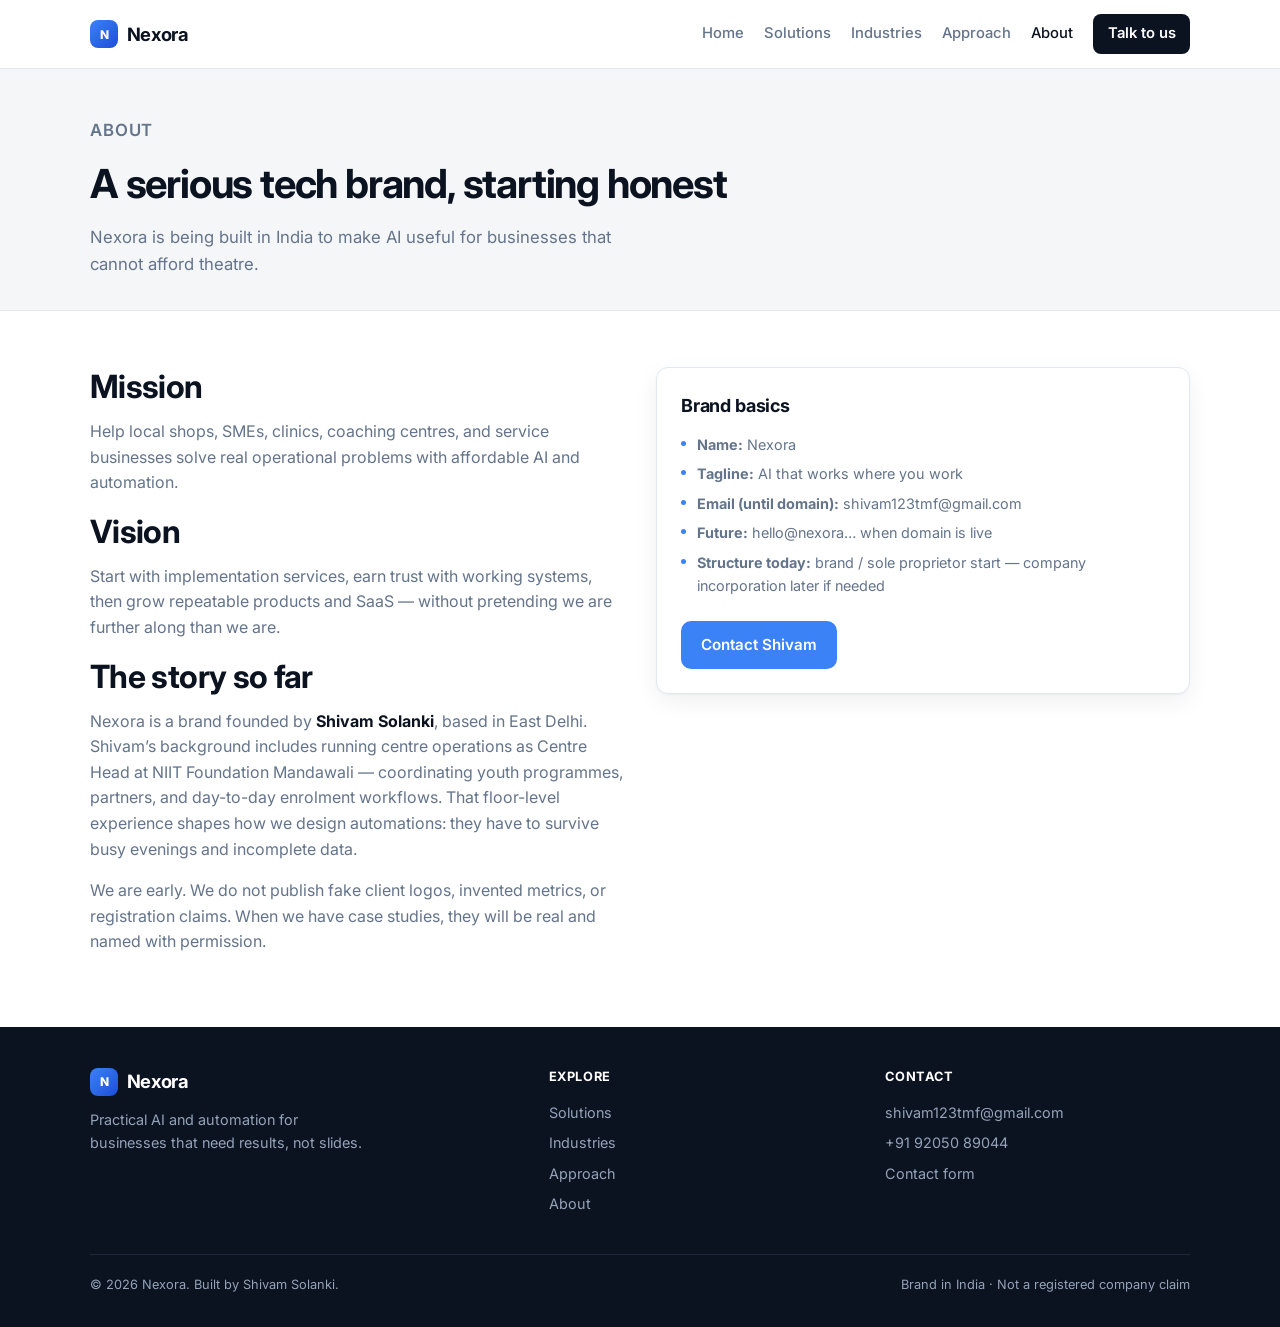
==== about.html @ 01cdccb6 "Nexora static marketing site" ====
<!DOCTYPE html>
<html lang="en">
<head>
  <meta charset="utf-8">
  <meta name="viewport" content="width=device-width, initial-scale=1">
  <title>About Us — Nexora</title>
  <meta name="description" content="Nexora is a practical AI brand founded by Shivam Solanki in East Delhi — building automation for real businesses, without hype.">
  <meta name="theme-color" content="#0B1220">
  <link rel="icon" href="favicon.svg" type="image/svg+xml">
  <link rel="preconnect" href="https://fonts.googleapis.com">
  <link rel="preconnect" href="https://fonts.gstatic.com" crossorigin>
  <link href="https://fonts.googleapis.com/css2?family=Inter:wght@400;500;600;700&display=swap" rel="stylesheet">
  <link rel="stylesheet" href="css/styles.css">
</head>
<body>
  <a class="skip-link" href="#main">Skip to content</a>
  <header class="site-header">
    <div class="container nav">
      <a class="logo" href="index.html"><span class="logo-mark" aria-hidden="true">N</span> Nexora</a>
      <button class="nav-toggle" type="button" aria-expanded="false" aria-controls="nav-menu">Menu</button>
      <nav id="nav-menu" class="nav-links" aria-label="Primary">
        <a href="index.html">Home</a>
        <a href="solutions.html">Solutions</a>
        <a href="industries.html">Industries</a>
        <a href="approach.html">Approach</a>
        <a href="about.html" aria-current="page">About</a>
        <a class="nav-cta" href="contact.html">Talk to us</a>
      </nav>
    </div>
  </header>

  <main id="main">
    <header class="page-header">
      <div class="container">
        <p class="section-label">About</p>
        <h1>A serious tech brand, starting honest</h1>
        <p>Nexora is being built in India to make AI useful for businesses that cannot afford theatre.</p>
      </div>
    </header>

    <section>
      <div class="container split">
        <div class="prose content-block">
          <h2>Mission</h2>
          <p>Help local shops, SMEs, clinics, coaching centres, and service businesses solve real operational problems with affordable AI and automation.</p>
          <h2>Vision</h2>
          <p>Start with implementation services, earn trust with working systems, then grow repeatable products and SaaS — without pretending we are further along than we are.</p>
          <h2>The story so far</h2>
          <p>Nexora is a brand founded by <strong>Shivam Solanki</strong>, based in East Delhi. Shivam’s background includes running centre operations as Centre Head at NIIT Foundation Mandawali — coordinating youth programmes, partners, and day-to-day enrolment workflows. That floor-level experience shapes how we design automations: they have to survive busy evenings and incomplete data.</p>
          <p>We are early. We do not publish fake client logos, invented metrics, or registration claims. When we have case studies, they will be real and named with permission.</p>
        </div>
        <aside class="card">
          <h3>Brand basics</h3>
          <ul class="card-list">
            <li><strong>Name:</strong> Nexora</li>
            <li><strong>Tagline:</strong> AI that works where you work</li>
            <li><strong>Email (until domain):</strong> shivam123tmf@gmail.com</li>
            <li><strong>Future:</strong> hello@nexora… when domain is live</li>
            <li><strong>Structure today:</strong> brand / sole proprietor start — company incorporation later if needed</li>
          </ul>
          <div class="btn-row">
            <a class="btn btn-primary" href="contact.html">Contact Shivam</a>
          </div>
        </aside>
      </div>
    </section>
  </main>

  <footer class="site-footer">
    <div class="container">
      <div class="footer-grid">
        <div class="footer-brand">
          <a class="logo" href="index.html"><span class="logo-mark" aria-hidden="true">N</span> Nexora</a>
          <p>Practical AI and automation for businesses that need results, not slides.</p>
        </div>
        <div class="footer-col">
          <h4>Explore</h4>
          <a href="solutions.html">Solutions</a>
          <a href="industries.html">Industries</a>
          <a href="approach.html">Approach</a>
          <a href="about.html">About</a>
        </div>
        <div class="footer-col">
          <h4>Contact</h4>
          <a href="mailto:shivam123tmf@gmail.com">shivam123tmf@gmail.com</a>
          <a href="tel:+919205089044">+91 92050 89044</a>
          <a href="contact.html">Contact form</a>
        </div>
      </div>
      <div class="footer-bottom">
        <span>© <span id="y"></span> Nexora. Built by Shivam Solanki.</span>
        <span>Brand in India · Not a registered company claim</span>
      </div>
    </div>
  </footer>
  <script>document.getElementById("y").textContent = new Date().getFullYear();</script>
  <script src="js/main.js"></script>
</body>
</html>
---- css/styles.css ----
/* Nexora — Practical AI for businesses */
:root {
  --ink: #0B1220;
  --ink-soft: #151D2E;
  --accent: #3B82F6;
  --accent-hover: #2563EB;
  --accent-muted: rgba(59, 130, 246, 0.12);
  --bg: #F4F6F8;
  --white: #FFFFFF;
  --muted: #64748B;
  --border: #E2E8F0;
  --text: #0B1220;
  --radius: 12px;
  --shadow: 0 1px 2px rgba(11, 18, 32, 0.04), 0 8px 24px rgba(11, 18, 32, 0.06);
  --max: 1100px;
  --font: Inter, system-ui, -apple-system, BlinkMacSystemFont, "Segoe UI", Roboto, sans-serif;
}

*, *::before, *::after { box-sizing: border-box; margin: 0; padding: 0; }

html { scroll-behavior: smooth; }

body {
  font-family: var(--font);
  color: var(--text);
  background: var(--white);
  line-height: 1.6;
  font-size: 16px;
  -webkit-font-smoothing: antialiased;
}

img { max-width: 100%; display: block; }
a { color: var(--accent); text-decoration: none; }
a:hover { text-decoration: underline; }
ul { list-style: none; }

.container {
  width: min(100% - 2rem, var(--max));
  margin-inline: auto;
}

/* Skip link */
.skip-link {
  position: absolute;
  left: -999px;
  top: 0;
  background: var(--ink);
  color: var(--white);
  padding: 0.75rem 1rem;
  z-index: 1000;
}
.skip-link:focus { left: 1rem; top: 1rem; }

/* Header */
.site-header {
  position: sticky;
  top: 0;
  z-index: 100;
  background: rgba(255, 255, 255, 0.92);
  backdrop-filter: blur(10px);
  border-bottom: 1px solid var(--border);
}

.nav {
  display: flex;
  align-items: center;
  justify-content: space-between;
  padding: 0.9rem 0;
  gap: 1rem;
}

.logo {
  display: inline-flex;
  align-items: center;
  gap: 0.55rem;
  font-weight: 700;
  font-size: 1.15rem;
  color: var(--ink);
  text-decoration: none;
  letter-spacing: -0.02em;
}
.logo:hover { text-decoration: none; color: var(--ink); }

.logo-mark {
  width: 28px;
  height: 28px;
  border-radius: 8px;
  background: linear-gradient(135deg, var(--accent), #1D4ED8);
  display: grid;
  place-items: center;
  color: white;
  font-size: 0.75rem;
  font-weight: 800;
}

.nav-links {
  display: flex;
  align-items: center;
  gap: 0.25rem 1.25rem;
  flex-wrap: wrap;
}

.nav-links a {
  color: var(--muted);
  font-size: 0.925rem;
  font-weight: 500;
  text-decoration: none;
  padding: 0.35rem 0;
}
.nav-links a:hover,
.nav-links a[aria-current="page"] {
  color: var(--ink);
  text-decoration: none;
}

.nav-cta {
  display: inline-flex;
  align-items: center;
  background: var(--ink) !important;
  color: var(--white) !important;
  padding: 0.5rem 0.9rem !important;
  border-radius: 8px;
  font-weight: 600 !important;
}
.nav-cta:hover {
  background: var(--ink-soft) !important;
  text-decoration: none !important;
}

.nav-toggle {
  display: none;
  background: transparent;
  border: 1px solid var(--border);
  border-radius: 8px;
  padding: 0.45rem 0.6rem;
  cursor: pointer;
  color: var(--ink);
  font-size: 0.85rem;
  font-weight: 600;
}

/* Buttons */
.btn {
  display: inline-flex;
  align-items: center;
  justify-content: center;
  gap: 0.4rem;
  padding: 0.75rem 1.25rem;
  border-radius: 10px;
  font-weight: 600;
  font-size: 0.95rem;
  border: none;
  cursor: pointer;
  text-decoration: none;
  transition: background 0.15s, color 0.15s, border-color 0.15s;
}
.btn:hover { text-decoration: none; }

.btn-primary {
  background: var(--accent);
  color: var(--white);
}
.btn-primary:hover { background: var(--accent-hover); color: var(--white); }

.btn-secondary {
  background: var(--white);
  color: var(--ink);
  border: 1px solid var(--border);
}
.btn-secondary:hover {
  border-color: var(--muted);
  color: var(--ink);
}

.btn-ghost {
  background: transparent;
  color: var(--accent);
  padding-left: 0.25rem;
  padding-right: 0.25rem;
}
.btn-ghost:hover { color: var(--accent-hover); }

.btn-row {
  display: flex;
  flex-wrap: wrap;
  gap: 0.75rem;
  margin-top: 1.5rem;
}

/* Hero */
.hero {
  padding: 4rem 0 3.5rem;
  background:
    radial-gradient(ellipse 80% 60% at 80% -10%, rgba(59, 130, 246, 0.14), transparent),
    radial-gradient(ellipse 50% 40% at 10% 100%, rgba(59, 130, 246, 0.06), transparent),
    var(--bg);
  border-bottom: 1px solid var(--border);
}

.eyebrow {
  display: inline-block;
  font-size: 0.8rem;
  font-weight: 600;
  letter-spacing: 0.04em;
  text-transform: uppercase;
  color: var(--accent);
  background: var(--accent-muted);
  padding: 0.3rem 0.65rem;
  border-radius: 999px;
  margin-bottom: 1rem;
}

.hero h1 {
  font-size: clamp(2rem, 5vw, 3rem);
  line-height: 1.15;
  letter-spacing: -0.03em;
  max-width: 16ch;
  margin-bottom: 1rem;
}

.hero-lead {
  font-size: 1.125rem;
  color: var(--muted);
  max-width: 42ch;
}

.hero-note {
  margin-top: 1.25rem;
  font-size: 0.875rem;
  color: var(--muted);
}

/* Sections */
section { padding: 3.5rem 0; }

.section-label {
  font-size: 0.8rem;
  font-weight: 600;
  letter-spacing: 0.05em;
  text-transform: uppercase;
  color: var(--accent);
  margin-bottom: 0.5rem;
}

h2 {
  font-size: clamp(1.5rem, 3vw, 2rem);
  letter-spacing: -0.02em;
  line-height: 1.25;
  margin-bottom: 0.75rem;
}

h3 {
  font-size: 1.125rem;
  letter-spacing: -0.01em;
  margin-bottom: 0.5rem;
}

.lead {
  color: var(--muted);
  max-width: 56ch;
  margin-bottom: 2rem;
}

.bg-soft { background: var(--bg); }
.border-top { border-top: 1px solid var(--border); }
.border-bottom { border-bottom: 1px solid var(--border); }

/* Cards */
.card-grid {
  display: grid;
  grid-template-columns: repeat(3, 1fr);
  gap: 1.25rem;
}

.card {
  background: var(--white);
  border: 1px solid var(--border);
  border-radius: var(--radius);
  padding: 1.5rem;
  box-shadow: var(--shadow);
}

.card-icon {
  width: 40px;
  height: 40px;
  border-radius: 10px;
  background: var(--accent-muted);
  color: var(--accent);
  display: grid;
  place-items: center;
  font-weight: 700;
  font-size: 0.9rem;
  margin-bottom: 1rem;
}

.card p { color: var(--muted); font-size: 0.95rem; }

.card-list {
  margin-top: 0.75rem;
  display: flex;
  flex-direction: column;
  gap: 0.4rem;
}
.card-list li {
  color: var(--muted);
  font-size: 0.9rem;
  padding-left: 1rem;
  position: relative;
}
.card-list li::before {
  content: "";
  position: absolute;
  left: 0;
  top: 0.55em;
  width: 5px;
  height: 5px;
  border-radius: 50%;
  background: var(--accent);
}

/* Steps */
.steps {
  display: grid;
  grid-template-columns: repeat(4, 1fr);
  gap: 1rem;
  counter-reset: step;
}

.step {
  background: var(--white);
  border: 1px solid var(--border);
  border-radius: var(--radius);
  padding: 1.35rem;
  position: relative;
}
.step::before {
  counter-increment: step;
  content: "0" counter(step);
  display: block;
  font-size: 0.75rem;
  font-weight: 700;
  color: var(--accent);
  letter-spacing: 0.05em;
  margin-bottom: 0.75rem;
}
.step p { color: var(--muted); font-size: 0.9rem; }

/* Industry chips / grid */
.industry-grid {
  display: grid;
  grid-template-columns: repeat(2, 1fr);
  gap: 1.25rem;
}

.industry {
  display: flex;
  gap: 1rem;
  align-items: flex-start;
  background: var(--white);
  border: 1px solid var(--border);
  border-radius: var(--radius);
  padding: 1.35rem;
}
.industry-badge {
  flex-shrink: 0;
  width: 44px;
  height: 44px;
  border-radius: 10px;
  background: var(--ink);
  color: var(--white);
  display: grid;
  place-items: center;
  font-size: 0.75rem;
  font-weight: 700;
}
.industry p { color: var(--muted); font-size: 0.925rem; }

/* CTA band */
.cta-band {
  background: var(--ink);
  color: var(--white);
  border-radius: 16px;
  padding: 2.5rem 2rem;
  text-align: center;
}
.cta-band h2 { color: var(--white); margin-bottom: 0.5rem; }
.cta-band p { color: #94A3B8; max-width: 40ch; margin: 0 auto 1.5rem; }
.cta-band .btn-primary { background: var(--accent); }
.cta-band .btn-secondary {
  background: transparent;
  color: var(--white);
  border-color: #334155;
}
.cta-band .btn-secondary:hover { border-color: #94A3B8; color: var(--white); }
.cta-band .btn-row { justify-content: center; }

/* Page header */
.page-header {
  padding: 3rem 0 2rem;
  background: var(--bg);
  border-bottom: 1px solid var(--border);
}
.page-header h1 {
  font-size: clamp(1.75rem, 4vw, 2.5rem);
  letter-spacing: -0.03em;
  margin-bottom: 0.5rem;
}
.page-header p {
  color: var(--muted);
  max-width: 50ch;
  font-size: 1.05rem;
}

/* Content blocks */
.content-block { max-width: 65ch; }
.content-block + .content-block { margin-top: 2rem; }
.content-block p { color: var(--muted); margin-bottom: 1rem; }
.content-block strong { color: var(--ink); }

.split {
  display: grid;
  grid-template-columns: 1fr 1fr;
  gap: 2rem;
  align-items: start;
}

.prose p { color: var(--muted); margin-bottom: 1rem; }
.prose ul {
  list-style: disc;
  padding-left: 1.25rem;
  margin-bottom: 1rem;
  color: var(--muted);
}
.prose li { margin-bottom: 0.35rem; }

/* Contact */
.contact-grid {
  display: grid;
  grid-template-columns: 1.2fr 0.8fr;
  gap: 2rem;
}

.contact-card {
  background: var(--bg);
  border: 1px solid var(--border);
  border-radius: var(--radius);
  padding: 1.5rem;
}
.contact-card h3 { margin-bottom: 0.75rem; }
.contact-card p,
.contact-card a {
  color: var(--muted);
  font-size: 0.95rem;
}
.contact-card a { color: var(--accent); }
.contact-meta {
  display: flex;
  flex-direction: column;
  gap: 1rem;
  margin-top: 1rem;
}
.contact-meta dt {
  font-size: 0.75rem;
  font-weight: 600;
  text-transform: uppercase;
  letter-spacing: 0.04em;
  color: var(--muted);
}
.contact-meta dd {
  font-weight: 500;
  color: var(--ink);
  margin-top: 0.15rem;
}
.contact-meta dd a {
  color: var(--ink);
  text-decoration: none;
}
.contact-meta dd a:hover { color: var(--accent); }

.form {
  display: flex;
  flex-direction: column;
  gap: 1rem;
}
.form label {
  display: flex;
  flex-direction: column;
  gap: 0.35rem;
  font-size: 0.875rem;
  font-weight: 600;
  color: var(--ink);
}
.form input,
.form select,
.form textarea {
  font: inherit;
  padding: 0.7rem 0.85rem;
  border: 1px solid var(--border);
  border-radius: 8px;
  background: var(--white);
  color: var(--ink);
}
.form input:focus,
.form select:focus,
.form textarea:focus {
  outline: 2px solid var(--accent-muted);
  border-color: var(--accent);
}
.form textarea { min-height: 120px; resize: vertical; }
.form-hint {
  font-size: 0.8rem;
  font-weight: 400;
  color: var(--muted);
}
.form-actions {
  display: flex;
  flex-wrap: wrap;
  gap: 0.75rem;
  align-items: center;
}

.notice {
  background: var(--accent-muted);
  border: 1px solid rgba(59, 130, 246, 0.25);
  border-radius: 10px;
  padding: 0.9rem 1rem;
  font-size: 0.875rem;
  color: var(--ink-soft);
  margin-bottom: 1.25rem;
}

/* Footer */
.site-footer {
  background: var(--ink);
  color: #94A3B8;
  padding: 2.5rem 0 2rem;
  margin-top: 0;
}
.footer-grid {
  display: grid;
  grid-template-columns: 1.4fr 1fr 1fr;
  gap: 2rem;
  margin-bottom: 2rem;
}
.footer-brand .logo { color: var(--white); margin-bottom: 0.75rem; }
.footer-brand p { font-size: 0.9rem; max-width: 32ch; }
.footer-col h4 {
  color: var(--white);
  font-size: 0.8rem;
  text-transform: uppercase;
  letter-spacing: 0.05em;
  margin-bottom: 0.85rem;
}
.footer-col a {
  display: block;
  color: #94A3B8;
  font-size: 0.9rem;
  margin-bottom: 0.45rem;
  text-decoration: none;
}
.footer-col a:hover { color: var(--white); }
.footer-bottom {
  border-top: 1px solid #1E293B;
  padding-top: 1.25rem;
  font-size: 0.8rem;
  display: flex;
  flex-wrap: wrap;
  gap: 0.5rem 1.5rem;
  justify-content: space-between;
}

/* Responsive */
@media (max-width: 900px) {
  .card-grid { grid-template-columns: 1fr; }
  .steps { grid-template-columns: 1fr 1fr; }
  .split,
  .contact-grid,
  .footer-grid { grid-template-columns: 1fr; }
  .industry-grid { grid-template-columns: 1fr; }
}

@media (max-width: 720px) {
  .nav-toggle { display: inline-flex; }
  .nav-links {
    display: none;
    position: absolute;
    top: 100%;
    left: 0;
    right: 0;
    background: var(--white);
    border-bottom: 1px solid var(--border);
    flex-direction: column;
    align-items: stretch;
    padding: 0.75rem 1rem 1rem;
    gap: 0;
  }
  .nav-links.is-open { display: flex; }
  .nav-links a {
    padding: 0.75rem 0.25rem;
    border-bottom: 1px solid var(--border);
  }
  .nav-links .nav-cta {
    margin-top: 0.75rem;
    justify-content: center;
    border-bottom: none !important;
  }
  .steps { grid-template-columns: 1fr; }
  .hero { padding: 2.75rem 0 2.5rem; }
  section { padding: 2.75rem 0; }
}

@media (prefers-reduced-motion: reduce) {
  html { scroll-behavior: auto; }
  * { transition: none !important; }
}
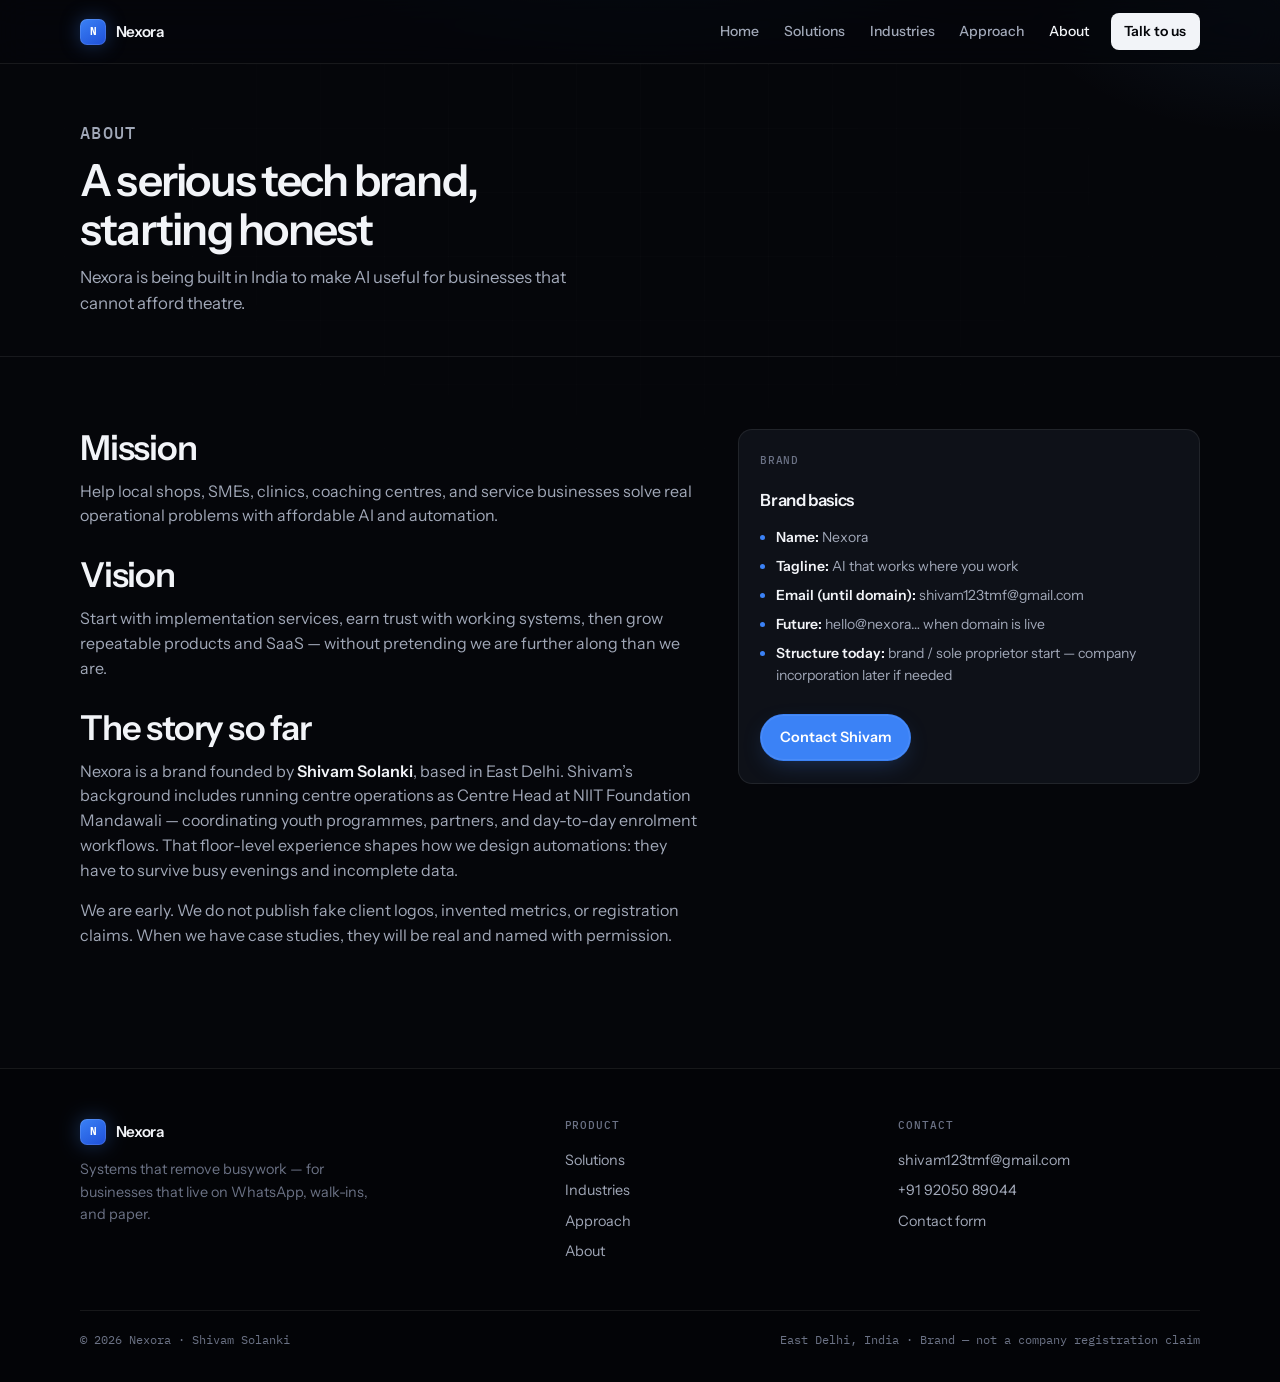
==== commit b4d2a7f8: "Redesign: dark product UI (Linear/Vercel craft)" ====
--- a/about.html
+++ b/about.html
@@ -5,17 +5,17 @@
   <meta name="viewport" content="width=device-width, initial-scale=1">
   <title>About Us — Nexora</title>
   <meta name="description" content="Nexora is a practical AI brand founded by Shivam Solanki in East Delhi — building automation for real businesses, without hype.">
-  <meta name="theme-color" content="#0B1220">
+  <meta name="theme-color" content="#05060A">
   <link rel="icon" href="favicon.svg" type="image/svg+xml">
   <link rel="preconnect" href="https://fonts.googleapis.com">
   <link rel="preconnect" href="https://fonts.gstatic.com" crossorigin>
-  <link href="https://fonts.googleapis.com/css2?family=Inter:wght@400;500;600;700&display=swap" rel="stylesheet">
+  <link href="https://fonts.googleapis.com/css2?family=IBM+Plex+Mono:wght@400;500&family=Instrument+Sans:wght@400;500;600;700&display=swap" rel="stylesheet">
   <link rel="stylesheet" href="css/styles.css">
 </head>
 <body>
   <a class="skip-link" href="#main">Skip to content</a>
   <header class="site-header">
-    <div class="container nav">
+    <div class="nav">
       <a class="logo" href="index.html"><span class="logo-mark" aria-hidden="true">N</span> Nexora</a>
       <button class="nav-toggle" type="button" aria-expanded="false" aria-controls="nav-menu">Menu</button>
       <nav id="nav-menu" class="nav-links" aria-label="Primary">
@@ -50,6 +50,7 @@
           <p>We are early. We do not publish fake client logos, invented metrics, or registration claims. When we have case studies, they will be real and named with permission.</p>
         </div>
         <aside class="card">
+          <div class="card-icon">BRAND</div>
           <h3>Brand basics</h3>
           <ul class="card-list">
             <li><strong>Name:</strong> Nexora</li>
@@ -65,16 +66,15 @@
       </div>
     </section>
   </main>
-
   <footer class="site-footer">
     <div class="container">
       <div class="footer-grid">
         <div class="footer-brand">
           <a class="logo" href="index.html"><span class="logo-mark" aria-hidden="true">N</span> Nexora</a>
-          <p>Practical AI and automation for businesses that need results, not slides.</p>
+          <p>Systems that remove busywork — for businesses that live on WhatsApp, walk-ins, and paper.</p>
         </div>
         <div class="footer-col">
-          <h4>Explore</h4>
+          <h4>Product</h4>
           <a href="solutions.html">Solutions</a>
           <a href="industries.html">Industries</a>
           <a href="approach.html">Approach</a>
@@ -88,8 +88,8 @@
         </div>
       </div>
       <div class="footer-bottom">
-        <span>© <span id="y"></span> Nexora. Built by Shivam Solanki.</span>
-        <span>Brand in India · Not a registered company claim</span>
+        <span>© <span id="y"></span> Nexora · Shivam Solanki</span>
+        <span>East Delhi, India · Brand — not a company registration claim</span>
       </div>
     </div>
   </footer>
--- a/css/styles.css
+++ b/css/styles.css
@@ -1,37 +1,72 @@
-/* Nexora — Practical AI for businesses */
+/* Nexora — product-grade dark UI */
 :root {
-  --ink: #0B1220;
-  --ink-soft: #151D2E;
+  --bg: #05060A;
+  --bg-elevated: #0A0C12;
+  --surface: #0E1118;
+  --surface-2: #131722;
+  --border: rgba(255, 255, 255, 0.08);
+  --border-strong: rgba(255, 255, 255, 0.14);
+  --text: #F2F4F8;
+  --text-secondary: #A1A8B8;
+  --muted: #6B7285;
   --accent: #3B82F6;
-  --accent-hover: #2563EB;
-  --accent-muted: rgba(59, 130, 246, 0.12);
-  --bg: #F4F6F8;
-  --white: #FFFFFF;
-  --muted: #64748B;
-  --border: #E2E8F0;
-  --text: #0B1220;
-  --radius: 12px;
-  --shadow: 0 1px 2px rgba(11, 18, 32, 0.04), 0 8px 24px rgba(11, 18, 32, 0.06);
-  --max: 1100px;
-  --font: Inter, system-ui, -apple-system, BlinkMacSystemFont, "Segoe UI", Roboto, sans-serif;
+  --accent-bright: #60A5FA;
+  --accent-dim: rgba(59, 130, 246, 0.15);
+  --accent-glow: rgba(59, 130, 246, 0.35);
+  --success: #34D399;
+  --radius: 14px;
+  --radius-sm: 10px;
+  --max: 1120px;
+  --font: "Instrument Sans", Inter, system-ui, -apple-system, sans-serif;
+  --mono: "IBM Plex Mono", ui-monospace, SFMono-Regular, Menlo, monospace;
+  --header-h: 64px;
 }
 
 *, *::before, *::after { box-sizing: border-box; margin: 0; padding: 0; }
 
-html { scroll-behavior: smooth; }
+html { scroll-behavior: smooth; color-scheme: dark; }
 
 body {
   font-family: var(--font);
-  color: var(--text);
-  background: var(--white);
-  line-height: 1.6;
+  background: var(--bg);
+  color: var(--text);
+  line-height: 1.55;
   font-size: 16px;
   -webkit-font-smoothing: antialiased;
+  text-rendering: optimizeLegibility;
+  min-height: 100vh;
+}
+
+/* Ambient page backdrop */
+body::before {
+  content: "";
+  position: fixed;
+  inset: 0;
+  pointer-events: none;
+  z-index: -2;
+  background:
+    radial-gradient(ellipse 70% 50% at 50% -20%, rgba(59, 130, 246, 0.18), transparent 55%),
+    radial-gradient(ellipse 40% 30% at 100% 0%, rgba(96, 165, 250, 0.08), transparent 50%),
+    var(--bg);
+}
+
+body::after {
+  content: "";
+  position: fixed;
+  inset: 0;
+  pointer-events: none;
+  z-index: -1;
+  opacity: 0.4;
+  background-image:
+    linear-gradient(rgba(255, 255, 255, 0.03) 1px, transparent 1px),
+    linear-gradient(90deg, rgba(255, 255, 255, 0.03) 1px, transparent 1px);
+  background-size: 64px 64px;
+  mask-image: radial-gradient(ellipse 80% 60% at 50% 20%, #000 20%, transparent 75%);
 }
 
 img { max-width: 100%; display: block; }
-a { color: var(--accent); text-decoration: none; }
-a:hover { text-decoration: underline; }
+a { color: var(--accent-bright); text-decoration: none; }
+a:hover { text-decoration: underline; text-underline-offset: 3px; }
 ul { list-style: none; }
 
 .container {
@@ -39,25 +74,28 @@
   margin-inline: auto;
 }
 
-/* Skip link */
 .skip-link {
   position: absolute;
   left: -999px;
   top: 0;
-  background: var(--ink);
-  color: var(--white);
+  background: var(--text);
+  color: var(--bg);
   padding: 0.75rem 1rem;
   z-index: 1000;
+  border-radius: 8px;
 }
 .skip-link:focus { left: 1rem; top: 1rem; }
 
-/* Header */
+/* ——— Header ——— */
 .site-header {
   position: sticky;
   top: 0;
   z-index: 100;
-  background: rgba(255, 255, 255, 0.92);
-  backdrop-filter: blur(10px);
+  height: var(--header-h);
+  display: flex;
+  align-items: center;
+  background: rgba(5, 6, 10, 0.72);
+  backdrop-filter: blur(16px) saturate(1.4);
   border-bottom: 1px solid var(--border);
 }
 
@@ -65,245 +103,394 @@
   display: flex;
   align-items: center;
   justify-content: space-between;
-  padding: 0.9rem 0;
+  width: min(100% - 2rem, var(--max));
+  margin-inline: auto;
   gap: 1rem;
 }
 
 .logo {
   display: inline-flex;
   align-items: center;
-  gap: 0.55rem;
-  font-weight: 700;
-  font-size: 1.15rem;
-  color: var(--ink);
+  gap: 0.6rem;
+  font-weight: 600;
+  font-size: 0.95rem;
+  letter-spacing: -0.02em;
+  color: var(--text);
   text-decoration: none;
-  letter-spacing: -0.02em;
-}
-.logo:hover { text-decoration: none; color: var(--ink); }
+}
+.logo:hover { text-decoration: none; color: var(--text); }
 
 .logo-mark {
-  width: 28px;
-  height: 28px;
-  border-radius: 8px;
-  background: linear-gradient(135deg, var(--accent), #1D4ED8);
+  width: 26px;
+  height: 26px;
+  border-radius: 7px;
+  background: linear-gradient(145deg, #3B82F6 0%, #1D4ED8 100%);
+  box-shadow: 0 0 0 1px rgba(255,255,255,0.12) inset, 0 0 20px var(--accent-glow);
   display: grid;
   place-items: center;
   color: white;
-  font-size: 0.75rem;
-  font-weight: 800;
+  font-size: 0.7rem;
+  font-weight: 700;
+  font-family: var(--mono);
 }
 
 .nav-links {
   display: flex;
   align-items: center;
-  gap: 0.25rem 1.25rem;
-  flex-wrap: wrap;
+  gap: 0.15rem 0.15rem;
 }
 
 .nav-links a {
-  color: var(--muted);
-  font-size: 0.925rem;
+  color: var(--text-secondary);
+  font-size: 0.875rem;
   font-weight: 500;
   text-decoration: none;
-  padding: 0.35rem 0;
-}
-.nav-links a:hover,
+  padding: 0.4rem 0.7rem;
+  border-radius: 8px;
+  transition: color 0.15s, background 0.15s;
+}
+.nav-links a:hover {
+  color: var(--text);
+  background: rgba(255, 255, 255, 0.04);
+  text-decoration: none;
+}
 .nav-links a[aria-current="page"] {
-  color: var(--ink);
-  text-decoration: none;
+  color: var(--text);
 }
 
 .nav-cta {
-  display: inline-flex;
-  align-items: center;
-  background: var(--ink) !important;
-  color: var(--white) !important;
-  padding: 0.5rem 0.9rem !important;
-  border-radius: 8px;
+  margin-left: 0.5rem !important;
+  background: var(--text) !important;
+  color: var(--bg) !important;
   font-weight: 600 !important;
+  padding: 0.45rem 0.85rem !important;
 }
 .nav-cta:hover {
-  background: var(--ink-soft) !important;
-  text-decoration: none !important;
+  background: #fff !important;
+  color: var(--bg) !important;
 }
 
 .nav-toggle {
   display: none;
+  background: var(--surface);
+  border: 1px solid var(--border);
+  border-radius: 8px;
+  padding: 0.4rem 0.65rem;
+  cursor: pointer;
+  color: var(--text);
+  font-size: 0.8rem;
+  font-weight: 600;
+  font-family: var(--font);
+}
+
+/* ——— Buttons ——— */
+.btn {
+  display: inline-flex;
+  align-items: center;
+  justify-content: center;
+  gap: 0.45rem;
+  padding: 0.7rem 1.15rem;
+  border-radius: 999px;
+  font-weight: 600;
+  font-size: 0.9rem;
+  font-family: var(--font);
+  border: 1px solid transparent;
+  cursor: pointer;
+  text-decoration: none;
+  transition: transform 0.12s, background 0.15s, border-color 0.15s, box-shadow 0.15s;
+}
+.btn:hover { text-decoration: none; }
+.btn:active { transform: translateY(1px); }
+
+.btn-primary {
+  background: var(--accent);
+  color: #fff;
+  box-shadow: 0 0 0 1px rgba(255,255,255,0.08) inset, 0 8px 24px -8px var(--accent-glow);
+}
+.btn-primary:hover {
+  background: #2563EB;
+  color: #fff;
+}
+
+.btn-secondary {
+  background: rgba(255, 255, 255, 0.03);
+  color: var(--text);
+  border-color: var(--border-strong);
+}
+.btn-secondary:hover {
+  background: rgba(255, 255, 255, 0.06);
+  border-color: rgba(255, 255, 255, 0.22);
+  color: var(--text);
+}
+
+.btn-ghost {
   background: transparent;
-  border: 1px solid var(--border);
-  border-radius: 8px;
-  padding: 0.45rem 0.6rem;
-  cursor: pointer;
-  color: var(--ink);
+  color: var(--accent-bright);
+  padding-left: 0.2rem;
+  padding-right: 0.2rem;
+  border-radius: 6px;
+}
+.btn-ghost:hover { color: #93C5FD; }
+
+.btn-row {
+  display: flex;
+  flex-wrap: wrap;
+  gap: 0.75rem;
+  margin-top: 1.75rem;
+}
+
+/* ——— Hero ——— */
+.hero {
+  position: relative;
+  padding: 5rem 0 4.5rem;
+  overflow: hidden;
+}
+
+.hero-layout {
+  display: grid;
+  grid-template-columns: 1.05fr 0.95fr;
+  gap: 3rem;
+  align-items: center;
+}
+
+.eyebrow {
+  display: inline-flex;
+  align-items: center;
+  gap: 0.5rem;
+  font-family: var(--mono);
+  font-size: 0.72rem;
+  font-weight: 500;
+  letter-spacing: 0.04em;
+  text-transform: uppercase;
+  color: var(--accent-bright);
+  background: var(--accent-dim);
+  border: 1px solid rgba(59, 130, 246, 0.25);
+  padding: 0.35rem 0.7rem;
+  border-radius: 999px;
+  margin-bottom: 1.35rem;
+}
+.eyebrow::before {
+  content: "";
+  width: 6px;
+  height: 6px;
+  border-radius: 50%;
+  background: var(--success);
+  box-shadow: 0 0 8px var(--success);
+}
+
+.hero h1 {
+  font-size: clamp(2.4rem, 5.5vw, 3.6rem);
+  line-height: 1.05;
+  letter-spacing: -0.045em;
+  font-weight: 600;
+  max-width: 11ch;
+  margin-bottom: 1.15rem;
+}
+
+.hero-lead {
+  font-size: 1.05rem;
+  color: var(--text-secondary);
+  max-width: 38ch;
+  line-height: 1.65;
+}
+
+.hero-note {
+  margin-top: 1.5rem;
+  font-family: var(--mono);
+  font-size: 0.75rem;
+  color: var(--muted);
+  letter-spacing: 0.02em;
+}
+
+/* Product panel */
+.panel {
+  background: linear-gradient(180deg, var(--surface-2), var(--surface));
+  border: 1px solid var(--border);
+  border-radius: 16px;
+  overflow: hidden;
+  box-shadow:
+    0 0 0 1px rgba(255,255,255,0.03) inset,
+    0 24px 80px -24px rgba(0, 0, 0, 0.8),
+    0 0 60px -20px var(--accent-glow);
+}
+
+.panel-bar {
+  display: flex;
+  align-items: center;
+  gap: 0.45rem;
+  padding: 0.75rem 1rem;
+  border-bottom: 1px solid var(--border);
+  background: rgba(0, 0, 0, 0.25);
+}
+.panel-dot {
+  width: 9px;
+  height: 9px;
+  border-radius: 50%;
+  background: #2A2F3D;
+}
+.panel-dot:nth-child(1) { background: #FF5F57; }
+.panel-dot:nth-child(2) { background: #FEBC2E; }
+.panel-dot:nth-child(3) { background: #28C840; }
+.panel-title {
+  margin-left: 0.5rem;
+  font-family: var(--mono);
+  font-size: 0.7rem;
+  color: var(--muted);
+}
+
+.panel-body { padding: 1.15rem 1.2rem 1.35rem; }
+
+.flow-row {
+  display: flex;
+  flex-direction: column;
+  gap: 0.65rem;
+}
+
+.flow-item {
+  display: grid;
+  grid-template-columns: auto 1fr auto;
+  gap: 0.75rem;
+  align-items: center;
+  padding: 0.75rem 0.85rem;
+  border-radius: 10px;
+  border: 1px solid var(--border);
+  background: rgba(255, 255, 255, 0.02);
+}
+.flow-item strong {
+  display: block;
   font-size: 0.85rem;
   font-weight: 600;
-}
-
-/* Buttons */
-.btn {
-  display: inline-flex;
-  align-items: center;
-  justify-content: center;
-  gap: 0.4rem;
-  padding: 0.75rem 1.25rem;
-  border-radius: 10px;
+  letter-spacing: -0.01em;
+}
+.flow-item span {
+  font-size: 0.75rem;
+  color: var(--muted);
+  font-family: var(--mono);
+}
+.flow-badge {
+  font-family: var(--mono);
+  font-size: 0.65rem;
+  padding: 0.2rem 0.45rem;
+  border-radius: 6px;
+  background: var(--accent-dim);
+  color: var(--accent-bright);
+  border: 1px solid rgba(59, 130, 246, 0.2);
+}
+.flow-badge.ok {
+  background: rgba(52, 211, 153, 0.12);
+  color: var(--success);
+  border-color: rgba(52, 211, 153, 0.25);
+}
+.flow-icon {
+  width: 32px;
+  height: 32px;
+  border-radius: 8px;
+  background: var(--bg);
+  border: 1px solid var(--border);
+  display: grid;
+  place-items: center;
+  font-family: var(--mono);
+  font-size: 0.65rem;
+  color: var(--accent-bright);
+}
+
+.panel-footer {
+  margin-top: 0.9rem;
+  padding-top: 0.85rem;
+  border-top: 1px solid var(--border);
+  font-family: var(--mono);
+  font-size: 0.68rem;
+  color: var(--muted);
+  display: flex;
+  justify-content: space-between;
+  gap: 1rem;
+  flex-wrap: wrap;
+}
+
+/* ——— Sections ——— */
+section { padding: 4.5rem 0; }
+
+.section-label {
+  font-family: var(--mono);
+  font-size: 0.72rem;
+  font-weight: 500;
+  letter-spacing: 0.08em;
+  text-transform: uppercase;
+  color: var(--accent-bright);
+  margin-bottom: 0.65rem;
+}
+
+h2 {
+  font-size: clamp(1.65rem, 3.2vw, 2.15rem);
+  letter-spacing: -0.035em;
+  line-height: 1.15;
   font-weight: 600;
-  font-size: 0.95rem;
-  border: none;
-  cursor: pointer;
-  text-decoration: none;
-  transition: background 0.15s, color 0.15s, border-color 0.15s;
-}
-.btn:hover { text-decoration: none; }
-
-.btn-primary {
-  background: var(--accent);
-  color: var(--white);
-}
-.btn-primary:hover { background: var(--accent-hover); color: var(--white); }
-
-.btn-secondary {
-  background: var(--white);
-  color: var(--ink);
-  border: 1px solid var(--border);
-}
-.btn-secondary:hover {
-  border-color: var(--muted);
-  color: var(--ink);
-}
-
-.btn-ghost {
-  background: transparent;
-  color: var(--accent);
-  padding-left: 0.25rem;
-  padding-right: 0.25rem;
-}
-.btn-ghost:hover { color: var(--accent-hover); }
-
-.btn-row {
-  display: flex;
-  flex-wrap: wrap;
-  gap: 0.75rem;
-  margin-top: 1.5rem;
-}
-
-/* Hero */
-.hero {
-  padding: 4rem 0 3.5rem;
-  background:
-    radial-gradient(ellipse 80% 60% at 80% -10%, rgba(59, 130, 246, 0.14), transparent),
-    radial-gradient(ellipse 50% 40% at 10% 100%, rgba(59, 130, 246, 0.06), transparent),
-    var(--bg);
+  margin-bottom: 0.75rem;
+}
+
+h3 {
+  font-size: 1.05rem;
+  letter-spacing: -0.02em;
+  font-weight: 600;
+  margin-bottom: 0.45rem;
+}
+
+.lead {
+  color: var(--text-secondary);
+  max-width: 52ch;
+  margin-bottom: 2.25rem;
+  font-size: 1.02rem;
+}
+
+.section-head {
+  margin-bottom: 0.25rem;
+}
+
+.band {
+  border-top: 1px solid var(--border);
   border-bottom: 1px solid var(--border);
-}
-
-.eyebrow {
-  display: inline-block;
-  font-size: 0.8rem;
-  font-weight: 600;
-  letter-spacing: 0.04em;
-  text-transform: uppercase;
-  color: var(--accent);
-  background: var(--accent-muted);
-  padding: 0.3rem 0.65rem;
-  border-radius: 999px;
-  margin-bottom: 1rem;
-}
-
-.hero h1 {
-  font-size: clamp(2rem, 5vw, 3rem);
-  line-height: 1.15;
-  letter-spacing: -0.03em;
-  max-width: 16ch;
-  margin-bottom: 1rem;
-}
-
-.hero-lead {
-  font-size: 1.125rem;
-  color: var(--muted);
-  max-width: 42ch;
-}
-
-.hero-note {
-  margin-top: 1.25rem;
+  background: rgba(14, 17, 24, 0.55);
+}
+
+/* ——— Cards ——— */
+.card-grid {
+  display: grid;
+  grid-template-columns: repeat(3, 1fr);
+  gap: 1rem;
+}
+
+.card {
+  background: var(--surface);
+  border: 1px solid var(--border);
+  border-radius: var(--radius);
+  padding: 1.4rem 1.35rem;
+  transition: border-color 0.15s, background 0.15s;
+}
+.card:hover {
+  border-color: var(--border-strong);
+  background: var(--surface-2);
+}
+
+.card-icon {
+  font-family: var(--mono);
+  font-size: 0.7rem;
+  font-weight: 500;
+  color: var(--muted);
+  margin-bottom: 1.1rem;
+  letter-spacing: 0.06em;
+}
+
+.card p { color: var(--text-secondary); font-size: 0.925rem; }
+
+.card-list {
+  margin-top: 0.9rem;
+  display: flex;
+  flex-direction: column;
+  gap: 0.45rem;
+}
+.card-list li {
+  color: var(--text-secondary);
   font-size: 0.875rem;
-  color: var(--muted);
-}
-
-/* Sections */
-section { padding: 3.5rem 0; }
-
-.section-label {
-  font-size: 0.8rem;
-  font-weight: 600;
-  letter-spacing: 0.05em;
-  text-transform: uppercase;
-  color: var(--accent);
-  margin-bottom: 0.5rem;
-}
-
-h2 {
-  font-size: clamp(1.5rem, 3vw, 2rem);
-  letter-spacing: -0.02em;
-  line-height: 1.25;
-  margin-bottom: 0.75rem;
-}
-
-h3 {
-  font-size: 1.125rem;
-  letter-spacing: -0.01em;
-  margin-bottom: 0.5rem;
-}
-
-.lead {
-  color: var(--muted);
-  max-width: 56ch;
-  margin-bottom: 2rem;
-}
-
-.bg-soft { background: var(--bg); }
-.border-top { border-top: 1px solid var(--border); }
-.border-bottom { border-bottom: 1px solid var(--border); }
-
-/* Cards */
-.card-grid {
-  display: grid;
-  grid-template-columns: repeat(3, 1fr);
-  gap: 1.25rem;
-}
-
-.card {
-  background: var(--white);
-  border: 1px solid var(--border);
-  border-radius: var(--radius);
-  padding: 1.5rem;
-  box-shadow: var(--shadow);
-}
-
-.card-icon {
-  width: 40px;
-  height: 40px;
-  border-radius: 10px;
-  background: var(--accent-muted);
-  color: var(--accent);
-  display: grid;
-  place-items: center;
-  font-weight: 700;
-  font-size: 0.9rem;
-  margin-bottom: 1rem;
-}
-
-.card p { color: var(--muted); font-size: 0.95rem; }
-
-.card-list {
-  margin-top: 0.75rem;
-  display: flex;
-  flex-direction: column;
-  gap: 0.4rem;
-}
-.card-list li {
-  color: var(--muted);
-  font-size: 0.9rem;
   padding-left: 1rem;
   position: relative;
 }
@@ -317,266 +504,317 @@
   border-radius: 50%;
   background: var(--accent);
 }
-
-/* Steps */
+.card-list strong { color: var(--text); font-weight: 600; }
+
+/* ——— Steps ——— */
 .steps {
   display: grid;
   grid-template-columns: repeat(4, 1fr);
-  gap: 1rem;
+  gap: 0.85rem;
   counter-reset: step;
 }
 
 .step {
-  background: var(--white);
+  background: var(--surface);
   border: 1px solid var(--border);
   border-radius: var(--radius);
-  padding: 1.35rem;
+  padding: 1.25rem;
   position: relative;
 }
 .step::before {
   counter-increment: step;
-  content: "0" counter(step);
+  content: counter(step, decimal-leading-zero);
   display: block;
-  font-size: 0.75rem;
-  font-weight: 700;
-  color: var(--accent);
-  letter-spacing: 0.05em;
-  margin-bottom: 0.75rem;
-}
-.step p { color: var(--muted); font-size: 0.9rem; }
-
-/* Industry chips / grid */
+  font-family: var(--mono);
+  font-size: 0.7rem;
+  font-weight: 500;
+  color: var(--muted);
+  letter-spacing: 0.06em;
+  margin-bottom: 0.85rem;
+}
+.step p { color: var(--text-secondary); font-size: 0.875rem; }
+
+/* ——— Industries ——— */
 .industry-grid {
   display: grid;
   grid-template-columns: repeat(2, 1fr);
-  gap: 1.25rem;
+  gap: 0.85rem;
 }
 
 .industry {
   display: flex;
   gap: 1rem;
   align-items: flex-start;
-  background: var(--white);
+  background: var(--surface);
   border: 1px solid var(--border);
   border-radius: var(--radius);
-  padding: 1.35rem;
-}
+  padding: 1.25rem;
+  transition: border-color 0.15s;
+}
+.industry:hover { border-color: var(--border-strong); }
+
 .industry-badge {
   flex-shrink: 0;
-  width: 44px;
-  height: 44px;
+  width: 42px;
+  height: 42px;
   border-radius: 10px;
-  background: var(--ink);
-  color: var(--white);
+  background: var(--bg);
+  border: 1px solid var(--border);
+  color: var(--accent-bright);
   display: grid;
   place-items: center;
-  font-size: 0.75rem;
-  font-weight: 700;
-}
-.industry p { color: var(--muted); font-size: 0.925rem; }
-
-/* CTA band */
+  font-size: 0.65rem;
+  font-weight: 500;
+  font-family: var(--mono);
+  letter-spacing: 0.04em;
+}
+.industry p { color: var(--text-secondary); font-size: 0.9rem; }
+
+/* ——— CTA ——— */
 .cta-band {
-  background: var(--ink);
-  color: var(--white);
-  border-radius: 16px;
-  padding: 2.5rem 2rem;
+  position: relative;
+  background: var(--surface);
+  border: 1px solid var(--border);
+  border-radius: 20px;
+  padding: 3rem 2rem;
   text-align: center;
-}
-.cta-band h2 { color: var(--white); margin-bottom: 0.5rem; }
-.cta-band p { color: #94A3B8; max-width: 40ch; margin: 0 auto 1.5rem; }
-.cta-band .btn-primary { background: var(--accent); }
-.cta-band .btn-secondary {
-  background: transparent;
-  color: var(--white);
-  border-color: #334155;
-}
-.cta-band .btn-secondary:hover { border-color: #94A3B8; color: var(--white); }
-.cta-band .btn-row { justify-content: center; }
-
-/* Page header */
+  overflow: hidden;
+}
+.cta-band::before {
+  content: "";
+  position: absolute;
+  inset: -40% -20% auto;
+  height: 120%;
+  background: radial-gradient(ellipse at center, var(--accent-glow), transparent 60%);
+  opacity: 0.35;
+  pointer-events: none;
+}
+.cta-band > * { position: relative; }
+.cta-band h2 { margin-bottom: 0.55rem; }
+.cta-band p {
+  color: var(--text-secondary);
+  max-width: 42ch;
+  margin: 0 auto 1.5rem;
+}
+.cta-band .btn-row { justify-content: center; margin-top: 0; }
+
+/* ——— Page header ——— */
 .page-header {
-  padding: 3rem 0 2rem;
-  background: var(--bg);
+  padding: 3.5rem 0 2.5rem;
   border-bottom: 1px solid var(--border);
+  position: relative;
 }
 .page-header h1 {
-  font-size: clamp(1.75rem, 4vw, 2.5rem);
-  letter-spacing: -0.03em;
-  margin-bottom: 0.5rem;
+  font-size: clamp(2rem, 4.5vw, 2.75rem);
+  letter-spacing: -0.04em;
+  font-weight: 600;
+  line-height: 1.1;
+  margin-bottom: 0.65rem;
+  max-width: 18ch;
 }
 .page-header p {
-  color: var(--muted);
-  max-width: 50ch;
+  color: var(--text-secondary);
+  max-width: 48ch;
   font-size: 1.05rem;
 }
 
-/* Content blocks */
-.content-block { max-width: 65ch; }
+/* ——— Content ——— */
+.content-block { max-width: 62ch; }
 .content-block + .content-block { margin-top: 2rem; }
-.content-block p { color: var(--muted); margin-bottom: 1rem; }
-.content-block strong { color: var(--ink); }
 
 .split {
   display: grid;
-  grid-template-columns: 1fr 1fr;
+  grid-template-columns: 1.15fr 0.85fr;
   gap: 2rem;
   align-items: start;
 }
 
-.prose p { color: var(--muted); margin-bottom: 1rem; }
+.prose p { color: var(--text-secondary); margin-bottom: 1rem; }
+.prose h2 { margin-top: 1.75rem; margin-bottom: 0.65rem; }
+.prose h2:first-child { margin-top: 0; }
 .prose ul {
   list-style: disc;
-  padding-left: 1.25rem;
+  padding-left: 1.2rem;
   margin-bottom: 1rem;
-  color: var(--muted);
-}
-.prose li { margin-bottom: 0.35rem; }
-
-/* Contact */
+  color: var(--text-secondary);
+}
+.prose li { margin-bottom: 0.4rem; }
+.prose strong { color: var(--text); font-weight: 600; }
+
+/* ——— Contact ——— */
 .contact-grid {
   display: grid;
-  grid-template-columns: 1.2fr 0.8fr;
-  gap: 2rem;
+  grid-template-columns: 1.25fr 0.75fr;
+  gap: 1.5rem;
 }
 
 .contact-card {
-  background: var(--bg);
+  background: var(--surface);
+  border: 1px solid var(--border);
+  border-radius: var(--radius);
+  padding: 1.4rem;
+}
+.contact-card h3 { margin-bottom: 0.5rem; }
+.contact-card > p { color: var(--text-secondary); font-size: 0.9rem; }
+
+.contact-meta {
+  display: flex;
+  flex-direction: column;
+  gap: 1.1rem;
+  margin-top: 1.25rem;
+}
+.contact-meta dt {
+  font-family: var(--mono);
+  font-size: 0.65rem;
+  font-weight: 500;
+  text-transform: uppercase;
+  letter-spacing: 0.08em;
+  color: var(--muted);
+}
+.contact-meta dd {
+  font-weight: 500;
+  color: var(--text);
+  margin-top: 0.2rem;
+  font-size: 0.95rem;
+}
+.contact-meta dd a {
+  color: var(--text);
+  text-decoration: none;
+}
+.contact-meta dd a:hover { color: var(--accent-bright); }
+
+.form {
+  display: flex;
+  flex-direction: column;
+  gap: 1rem;
+  background: var(--surface);
   border: 1px solid var(--border);
   border-radius: var(--radius);
   padding: 1.5rem;
 }
-.contact-card h3 { margin-bottom: 0.75rem; }
-.contact-card p,
-.contact-card a {
-  color: var(--muted);
-  font-size: 0.95rem;
-}
-.contact-card a { color: var(--accent); }
-.contact-meta {
+.form label {
   display: flex;
   flex-direction: column;
-  gap: 1rem;
-  margin-top: 1rem;
-}
-.contact-meta dt {
-  font-size: 0.75rem;
-  font-weight: 600;
-  text-transform: uppercase;
-  letter-spacing: 0.04em;
-  color: var(--muted);
-}
-.contact-meta dd {
-  font-weight: 500;
-  color: var(--ink);
-  margin-top: 0.15rem;
-}
-.contact-meta dd a {
-  color: var(--ink);
-  text-decoration: none;
-}
-.contact-meta dd a:hover { color: var(--accent); }
-
-.form {
-  display: flex;
-  flex-direction: column;
-  gap: 1rem;
-}
-.form label {
-  display: flex;
-  flex-direction: column;
-  gap: 0.35rem;
-  font-size: 0.875rem;
-  font-weight: 600;
-  color: var(--ink);
+  gap: 0.4rem;
+  font-size: 0.8rem;
+  font-weight: 550;
+  color: var(--text-secondary);
 }
 .form input,
 .form select,
 .form textarea {
   font: inherit;
+  font-size: 0.95rem;
   padding: 0.7rem 0.85rem;
   border: 1px solid var(--border);
-  border-radius: 8px;
-  background: var(--white);
-  color: var(--ink);
-}
+  border-radius: 10px;
+  background: var(--bg);
+  color: var(--text);
+}
+.form input::placeholder,
+.form textarea::placeholder { color: var(--muted); }
 .form input:focus,
 .form select:focus,
 .form textarea:focus {
-  outline: 2px solid var(--accent-muted);
-  border-color: var(--accent);
-}
+  outline: none;
+  border-color: rgba(59, 130, 246, 0.55);
+  box-shadow: 0 0 0 3px var(--accent-dim);
+}
+.form select {
+  appearance: none;
+  background-image: url("data:image/svg+xml,%3Csvg xmlns='http://www.w3.org/2000/svg' width='12' height='8'%3E%3Cpath fill='%236B7285' d='M1 1l5 5 5-5'/%3E%3C/svg%3E");
+  background-repeat: no-repeat;
+  background-position: right 0.85rem center;
+  padding-right: 2rem;
+}
+.form select option { background: var(--surface); color: var(--text); }
 .form textarea { min-height: 120px; resize: vertical; }
 .form-hint {
-  font-size: 0.8rem;
+  font-size: 0.72rem;
   font-weight: 400;
   color: var(--muted);
+  font-family: var(--mono);
 }
 .form-actions {
   display: flex;
   flex-wrap: wrap;
   gap: 0.75rem;
   align-items: center;
+  margin-top: 0.25rem;
 }
 
 .notice {
-  background: var(--accent-muted);
-  border: 1px solid rgba(59, 130, 246, 0.25);
-  border-radius: 10px;
+  background: var(--accent-dim);
+  border: 1px solid rgba(59, 130, 246, 0.28);
+  border-radius: 12px;
   padding: 0.9rem 1rem;
-  font-size: 0.875rem;
-  color: var(--ink-soft);
-  margin-bottom: 1.25rem;
-}
-
-/* Footer */
+  font-size: 0.85rem;
+  color: var(--text-secondary);
+  margin-bottom: 1rem;
+  line-height: 1.5;
+}
+.notice strong { color: var(--text); }
+
+/* ——— Footer ——— */
 .site-footer {
-  background: var(--ink);
-  color: #94A3B8;
-  padding: 2.5rem 0 2rem;
-  margin-top: 0;
+  border-top: 1px solid var(--border);
+  padding: 3rem 0 2rem;
+  margin-top: 2rem;
+  background: rgba(0, 0, 0, 0.25);
 }
 .footer-grid {
   display: grid;
-  grid-template-columns: 1.4fr 1fr 1fr;
+  grid-template-columns: 1.5fr 1fr 1fr;
   gap: 2rem;
-  margin-bottom: 2rem;
-}
-.footer-brand .logo { color: var(--white); margin-bottom: 0.75rem; }
-.footer-brand p { font-size: 0.9rem; max-width: 32ch; }
+  margin-bottom: 2.5rem;
+}
+.footer-brand .logo { margin-bottom: 0.85rem; }
+.footer-brand p {
+  font-size: 0.9rem;
+  color: var(--muted);
+  max-width: 30ch;
+  line-height: 1.55;
+}
 .footer-col h4 {
-  color: var(--white);
-  font-size: 0.8rem;
+  font-family: var(--mono);
+  color: var(--muted);
+  font-size: 0.68rem;
   text-transform: uppercase;
-  letter-spacing: 0.05em;
-  margin-bottom: 0.85rem;
+  letter-spacing: 0.08em;
+  font-weight: 500;
+  margin-bottom: 0.95rem;
 }
 .footer-col a {
   display: block;
-  color: #94A3B8;
+  color: var(--text-secondary);
   font-size: 0.9rem;
-  margin-bottom: 0.45rem;
+  margin-bottom: 0.5rem;
   text-decoration: none;
 }
-.footer-col a:hover { color: var(--white); }
+.footer-col a:hover { color: var(--text); }
 .footer-bottom {
-  border-top: 1px solid #1E293B;
+  border-top: 1px solid var(--border);
   padding-top: 1.25rem;
-  font-size: 0.8rem;
+  font-size: 0.75rem;
+  font-family: var(--mono);
+  color: var(--muted);
   display: flex;
   flex-wrap: wrap;
   gap: 0.5rem 1.5rem;
   justify-content: space-between;
 }
 
-/* Responsive */
-@media (max-width: 900px) {
-  .card-grid { grid-template-columns: 1fr; }
-  .steps { grid-template-columns: 1fr 1fr; }
+/* ——— Responsive ——— */
+@media (max-width: 960px) {
+  .hero-layout,
+  .card-grid,
   .split,
   .contact-grid,
   .footer-grid { grid-template-columns: 1fr; }
+  .steps { grid-template-columns: 1fr 1fr; }
   .industry-grid { grid-template-columns: 1fr; }
+  .hero h1 { max-width: none; }
+  .page-header h1 { max-width: none; }
 }
 
 @media (max-width: 720px) {
@@ -584,29 +822,28 @@
   .nav-links {
     display: none;
     position: absolute;
-    top: 100%;
+    top: var(--header-h);
     left: 0;
     right: 0;
-    background: var(--white);
+    background: rgba(10, 12, 18, 0.97);
+    backdrop-filter: blur(16px);
     border-bottom: 1px solid var(--border);
     flex-direction: column;
     align-items: stretch;
-    padding: 0.75rem 1rem 1rem;
-    gap: 0;
+    padding: 0.5rem 1rem 1rem;
+    gap: 0.15rem;
   }
   .nav-links.is-open { display: flex; }
-  .nav-links a {
-    padding: 0.75rem 0.25rem;
-    border-bottom: 1px solid var(--border);
-  }
+  .nav-links a { padding: 0.75rem 0.65rem; }
   .nav-links .nav-cta {
-    margin-top: 0.75rem;
+    margin: 0.5rem 0 0 !important;
+    text-align: center;
     justify-content: center;
-    border-bottom: none !important;
   }
   .steps { grid-template-columns: 1fr; }
-  .hero { padding: 2.75rem 0 2.5rem; }
-  section { padding: 2.75rem 0; }
+  .hero { padding: 3rem 0 3rem; }
+  section { padding: 3.25rem 0; }
+  .cta-band { padding: 2.25rem 1.35rem; }
 }
 
 @media (prefers-reduced-motion: reduce) {
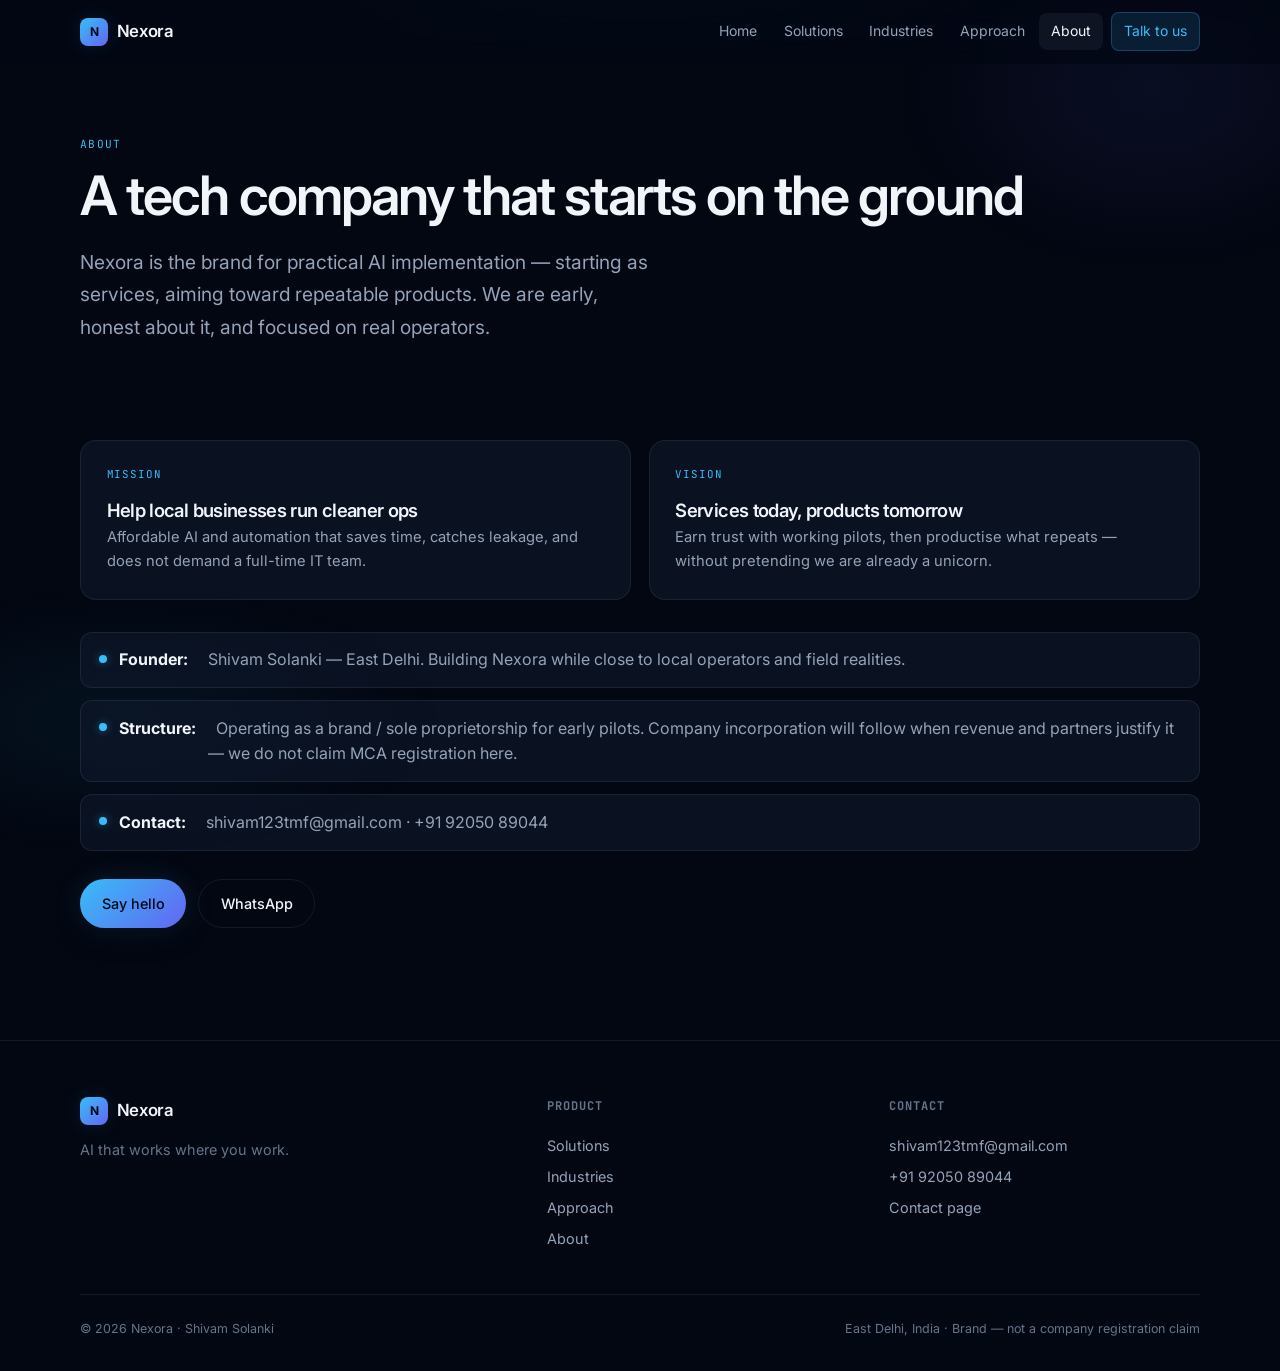
==== commit c6d3f9ed: "Rebuild Nexora as dark scroll-storytelling tech site Animated AI core hero, slide-in story sections," ====
--- a/about.html
+++ b/about.html
@@ -3,13 +3,13 @@
 <head>
   <meta charset="utf-8">
   <meta name="viewport" content="width=device-width, initial-scale=1">
-  <title>About Us — Nexora</title>
-  <meta name="description" content="Nexora is a practical AI brand founded by Shivam Solanki in East Delhi — building automation for real businesses, without hype.">
-  <meta name="theme-color" content="#05060A">
+  <title>About — Nexora</title>
+  <meta name="description" content="Nexora is building practical AI and automation for Indian shops and SMEs. Founded by Shivam Solanki in East Delhi.">
+  <meta name="theme-color" content="#030712">
   <link rel="icon" href="favicon.svg" type="image/svg+xml">
   <link rel="preconnect" href="https://fonts.googleapis.com">
   <link rel="preconnect" href="https://fonts.gstatic.com" crossorigin>
-  <link href="https://fonts.googleapis.com/css2?family=IBM+Plex+Mono:wght@400;500&family=Instrument+Sans:wght@400;500;600;700&display=swap" rel="stylesheet">
+  <link href="https://fonts.googleapis.com/css2?family=Inter:wght@400;500;600;700&family=JetBrains+Mono:wght@400;500&display=swap" rel="stylesheet">
   <link rel="stylesheet" href="css/styles.css">
 </head>
 <body>
@@ -28,41 +28,37 @@
       </nav>
     </div>
   </header>
-
   <main id="main">
-    <header class="page-header">
+    <section class="page-hero">
       <div class="container">
         <p class="section-label">About</p>
-        <h1>A serious tech brand, starting honest</h1>
-        <p>Nexora is being built in India to make AI useful for businesses that cannot afford theatre.</p>
+        <h1>A tech company that starts on the ground</h1>
+        <p class="lead">Nexora is the brand for practical AI implementation — starting as services, aiming toward repeatable products. We are early, honest about it, and focused on real operators.</p>
       </div>
-    </header>
-
-    <section>
-      <div class="container split">
-        <div class="prose content-block">
-          <h2>Mission</h2>
-          <p>Help local shops, SMEs, clinics, coaching centres, and service businesses solve real operational problems with affordable AI and automation.</p>
-          <h2>Vision</h2>
-          <p>Start with implementation services, earn trust with working systems, then grow repeatable products and SaaS — without pretending we are further along than we are.</p>
-          <h2>The story so far</h2>
-          <p>Nexora is a brand founded by <strong>Shivam Solanki</strong>, based in East Delhi. Shivam’s background includes running centre operations as Centre Head at NIIT Foundation Mandawali — coordinating youth programmes, partners, and day-to-day enrolment workflows. That floor-level experience shapes how we design automations: they have to survive busy evenings and incomplete data.</p>
-          <p>We are early. We do not publish fake client logos, invented metrics, or registration claims. When we have case studies, they will be real and named with permission.</p>
+    </section>
+    <section class="content-block">
+      <div class="container">
+        <div class="card-grid" style="grid-template-columns:1fr 1fr">
+          <article class="card reveal">
+            <div class="card-icon">MISSION</div>
+            <h3>Help local businesses run cleaner ops</h3>
+            <p>Affordable AI and automation that saves time, catches leakage, and does not demand a full-time IT team.</p>
+          </article>
+          <article class="card reveal reveal-delay-1">
+            <div class="card-icon">VISION</div>
+            <h3>Services today, products tomorrow</h3>
+            <p>Earn trust with working pilots, then productise what repeats — without pretending we are already a unicorn.</p>
+          </article>
         </div>
-        <aside class="card">
-          <div class="card-icon">BRAND</div>
-          <h3>Brand basics</h3>
-          <ul class="card-list">
-            <li><strong>Name:</strong> Nexora</li>
-            <li><strong>Tagline:</strong> AI that works where you work</li>
-            <li><strong>Email (until domain):</strong> shivam123tmf@gmail.com</li>
-            <li><strong>Future:</strong> hello@nexora… when domain is live</li>
-            <li><strong>Structure today:</strong> brand / sole proprietor start — company incorporation later if needed</li>
-          </ul>
-          <div class="btn-row">
-            <a class="btn btn-primary" href="contact.html">Contact Shivam</a>
-          </div>
-        </aside>
+        <ul class="list-check reveal" style="margin-top:2rem">
+          <li><strong style="color:var(--text)">Founder:</strong>&nbsp; Shivam Solanki — East Delhi. Building Nexora while close to local operators and field realities.</li>
+          <li><strong style="color:var(--text)">Structure:</strong>&nbsp; Operating as a brand / sole proprietorship for early pilots. Company incorporation will follow when revenue and partners justify it — we do not claim MCA registration here.</li>
+          <li><strong style="color:var(--text)">Contact:</strong>&nbsp; shivam123tmf@gmail.com · +91 92050 89044</li>
+        </ul>
+        <div class="btn-row reveal">
+          <a class="btn btn-primary" href="contact.html">Say hello</a>
+          <a class="btn btn-secondary" href="https://wa.me/919205089044" target="_blank" rel="noopener">WhatsApp</a>
+        </div>
       </div>
     </section>
   </main>
@@ -71,7 +67,7 @@
       <div class="footer-grid">
         <div class="footer-brand">
           <a class="logo" href="index.html"><span class="logo-mark" aria-hidden="true">N</span> Nexora</a>
-          <p>Systems that remove busywork — for businesses that live on WhatsApp, walk-ins, and paper.</p>
+          <p>AI that works where you work.</p>
         </div>
         <div class="footer-col">
           <h4>Product</h4>
@@ -84,7 +80,7 @@
           <h4>Contact</h4>
           <a href="mailto:shivam123tmf@gmail.com">shivam123tmf@gmail.com</a>
           <a href="tel:+919205089044">+91 92050 89044</a>
-          <a href="contact.html">Contact form</a>
+          <a href="contact.html">Contact page</a>
         </div>
       </div>
       <div class="footer-bottom">
@@ -93,7 +89,6 @@
       </div>
     </div>
   </footer>
-  <script>document.getElementById("y").textContent = new Date().getFullYear();</script>
   <script src="js/main.js"></script>
 </body>
 </html>
--- a/css/styles.css
+++ b/css/styles.css
@@ -1,852 +1,759 @@
-/* Nexora — product-grade dark UI */
+/* Nexora — dark scroll-storytelling tech site */
 :root {
-  --bg: #05060A;
-  --bg-elevated: #0A0C12;
-  --surface: #0E1118;
-  --surface-2: #131722;
-  --border: rgba(255, 255, 255, 0.08);
-  --border-strong: rgba(255, 255, 255, 0.14);
-  --text: #F2F4F8;
-  --text-secondary: #A1A8B8;
-  --muted: #6B7285;
-  --accent: #3B82F6;
-  --accent-bright: #60A5FA;
-  --accent-dim: rgba(59, 130, 246, 0.15);
-  --accent-glow: rgba(59, 130, 246, 0.35);
-  --success: #34D399;
-  --radius: 14px;
-  --radius-sm: 10px;
-  --max: 1120px;
-  --font: "Instrument Sans", Inter, system-ui, -apple-system, sans-serif;
-  --mono: "IBM Plex Mono", ui-monospace, SFMono-Regular, Menlo, monospace;
-  --header-h: 64px;
+  --bg: #030712;
+  --bg-elevated: #0a0f1c;
+  --bg-card: rgba(15, 23, 42, 0.65);
+  --border: rgba(148, 163, 184, 0.12);
+  --border-strong: rgba(56, 189, 248, 0.35);
+  --text: #f1f5f9;
+  --text-muted: #94a3b8;
+  --text-dim: #64748b;
+  --accent: #38bdf8;
+  --accent-2: #6366f1;
+  --accent-3: #22d3ee;
+  --glow: rgba(56, 189, 248, 0.45);
+  --glow-soft: rgba(56, 189, 248, 0.12);
+  --radius: 16px;
+  --nav-h: 64px;
+  --font: "Inter", system-ui, -apple-system, sans-serif;
+  --mono: "JetBrains Mono", ui-monospace, monospace;
+  --ease: cubic-bezier(0.22, 1, 0.36, 1);
 }
 
 *, *::before, *::after { box-sizing: border-box; margin: 0; padding: 0; }
 
-html { scroll-behavior: smooth; color-scheme: dark; }
+html {
+  scroll-behavior: smooth;
+  -webkit-text-size-adjust: 100%;
+}
 
 body {
   font-family: var(--font);
   background: var(--bg);
   color: var(--text);
-  line-height: 1.55;
-  font-size: 16px;
-  -webkit-font-smoothing: antialiased;
-  text-rendering: optimizeLegibility;
+  line-height: 1.6;
+  overflow-x: hidden;
   min-height: 100vh;
 }
 
-/* Ambient page backdrop */
 body::before {
   content: "";
   position: fixed;
   inset: 0;
   pointer-events: none;
-  z-index: -2;
+  z-index: 0;
   background:
-    radial-gradient(ellipse 70% 50% at 50% -20%, rgba(59, 130, 246, 0.18), transparent 55%),
-    radial-gradient(ellipse 40% 30% at 100% 0%, rgba(96, 165, 250, 0.08), transparent 50%),
-    var(--bg);
-}
-
-body::after {
-  content: "";
-  position: fixed;
-  inset: 0;
-  pointer-events: none;
-  z-index: -1;
-  opacity: 0.4;
-  background-image:
-    linear-gradient(rgba(255, 255, 255, 0.03) 1px, transparent 1px),
-    linear-gradient(90deg, rgba(255, 255, 255, 0.03) 1px, transparent 1px);
-  background-size: 64px 64px;
-  mask-image: radial-gradient(ellipse 80% 60% at 50% 20%, #000 20%, transparent 75%);
-}
-
-img { max-width: 100%; display: block; }
-a { color: var(--accent-bright); text-decoration: none; }
-a:hover { text-decoration: underline; text-underline-offset: 3px; }
+    radial-gradient(ellipse 80% 50% at 50% -20%, rgba(56, 189, 248, 0.15), transparent 55%),
+    radial-gradient(ellipse 40% 40% at 90% 10%, rgba(99, 102, 241, 0.08), transparent 50%),
+    radial-gradient(ellipse 50% 30% at 10% 80%, rgba(34, 211, 238, 0.06), transparent 50%);
+}
+
+img, svg { display: block; max-width: 100%; }
+a { color: inherit; text-decoration: none; }
 ul { list-style: none; }
-
-.container {
-  width: min(100% - 2rem, var(--max));
-  margin-inline: auto;
-}
+button { font: inherit; cursor: pointer; border: none; background: none; color: inherit; }
 
 .skip-link {
   position: absolute;
-  left: -999px;
+  left: -9999px;
   top: 0;
-  background: var(--text);
-  color: var(--bg);
-  padding: 0.75rem 1rem;
+  background: var(--accent);
+  color: #000;
+  padding: 0.5rem 1rem;
   z-index: 1000;
-  border-radius: 8px;
 }
 .skip-link:focus { left: 1rem; top: 1rem; }
 
-/* ——— Header ——— */
+.container {
+  width: min(1120px, calc(100% - 2.5rem));
+  margin-inline: auto;
+  position: relative;
+  z-index: 1;
+}
+
+/* ——— Nav ——— */
 .site-header {
   position: sticky;
   top: 0;
   z-index: 100;
-  height: var(--header-h);
-  display: flex;
-  align-items: center;
-  background: rgba(5, 6, 10, 0.72);
+  height: var(--nav-h);
   backdrop-filter: blur(16px) saturate(1.4);
-  border-bottom: 1px solid var(--border);
+  -webkit-backdrop-filter: blur(16px) saturate(1.4);
+  background: rgba(3, 7, 18, 0.72);
+  border-bottom: 1px solid transparent;
+  transition: border-color 0.3s var(--ease), background 0.3s;
+}
+.site-header.scrolled {
+  border-bottom-color: var(--border);
+  background: rgba(3, 7, 18, 0.88);
 }
 
 .nav {
+  width: min(1120px, calc(100% - 2.5rem));
+  margin-inline: auto;
+  height: 100%;
   display: flex;
   align-items: center;
   justify-content: space-between;
-  width: min(100% - 2rem, var(--max));
-  margin-inline: auto;
   gap: 1rem;
 }
 
 .logo {
   display: inline-flex;
   align-items: center;
-  gap: 0.6rem;
+  gap: 0.55rem;
   font-weight: 600;
-  font-size: 0.95rem;
+  font-size: 1.05rem;
   letter-spacing: -0.02em;
-  color: var(--text);
-  text-decoration: none;
-}
-.logo:hover { text-decoration: none; color: var(--text); }
-
+}
 .logo-mark {
-  width: 26px;
-  height: 26px;
-  border-radius: 7px;
-  background: linear-gradient(145deg, #3B82F6 0%, #1D4ED8 100%);
-  box-shadow: 0 0 0 1px rgba(255,255,255,0.12) inset, 0 0 20px var(--accent-glow);
+  width: 28px;
+  height: 28px;
+  border-radius: 8px;
   display: grid;
   place-items: center;
-  color: white;
-  font-size: 0.7rem;
+  font-size: 0.75rem;
   font-weight: 700;
-  font-family: var(--mono);
+  background: linear-gradient(135deg, var(--accent), var(--accent-2));
+  color: #020617;
+  box-shadow: 0 0 20px var(--glow-soft);
 }
 
 .nav-links {
   display: flex;
   align-items: center;
-  gap: 0.15rem 0.15rem;
-}
-
+  gap: 0.15rem;
+}
 .nav-links a {
-  color: var(--text-secondary);
+  padding: 0.45rem 0.75rem;
   font-size: 0.875rem;
-  font-weight: 500;
-  text-decoration: none;
-  padding: 0.4rem 0.7rem;
+  color: var(--text-muted);
   border-radius: 8px;
-  transition: color 0.15s, background 0.15s;
-}
-.nav-links a:hover {
-  color: var(--text);
-  background: rgba(255, 255, 255, 0.04);
-  text-decoration: none;
-}
+  transition: color 0.2s, background 0.2s;
+}
+.nav-links a:hover,
 .nav-links a[aria-current="page"] {
   color: var(--text);
-}
-
+  background: rgba(148, 163, 184, 0.08);
+}
 .nav-cta {
-  margin-left: 0.5rem !important;
-  background: var(--text) !important;
-  color: var(--bg) !important;
-  font-weight: 600 !important;
-  padding: 0.45rem 0.85rem !important;
+  margin-left: 0.35rem !important;
+  background: rgba(56, 189, 248, 0.12) !important;
+  color: var(--accent) !important;
+  border: 1px solid rgba(56, 189, 248, 0.25);
 }
 .nav-cta:hover {
-  background: #fff !important;
-  color: var(--bg) !important;
+  background: rgba(56, 189, 248, 0.2) !important;
+  color: #e0f2fe !important;
 }
 
 .nav-toggle {
   display: none;
-  background: var(--surface);
+  padding: 0.4rem 0.7rem;
   border: 1px solid var(--border);
   border-radius: 8px;
-  padding: 0.4rem 0.65rem;
-  cursor: pointer;
-  color: var(--text);
   font-size: 0.8rem;
-  font-weight: 600;
-  font-family: var(--font);
-}
-
-/* ——— Buttons ——— */
-.btn {
-  display: inline-flex;
-  align-items: center;
-  justify-content: center;
-  gap: 0.45rem;
-  padding: 0.7rem 1.15rem;
-  border-radius: 999px;
-  font-weight: 600;
-  font-size: 0.9rem;
-  font-family: var(--font);
-  border: 1px solid transparent;
-  cursor: pointer;
-  text-decoration: none;
-  transition: transform 0.12s, background 0.15s, border-color 0.15s, box-shadow 0.15s;
-}
-.btn:hover { text-decoration: none; }
-.btn:active { transform: translateY(1px); }
-
-.btn-primary {
-  background: var(--accent);
-  color: #fff;
-  box-shadow: 0 0 0 1px rgba(255,255,255,0.08) inset, 0 8px 24px -8px var(--accent-glow);
-}
-.btn-primary:hover {
-  background: #2563EB;
-  color: #fff;
-}
-
-.btn-secondary {
-  background: rgba(255, 255, 255, 0.03);
-  color: var(--text);
-  border-color: var(--border-strong);
-}
-.btn-secondary:hover {
-  background: rgba(255, 255, 255, 0.06);
-  border-color: rgba(255, 255, 255, 0.22);
-  color: var(--text);
-}
-
-.btn-ghost {
-  background: transparent;
-  color: var(--accent-bright);
-  padding-left: 0.2rem;
-  padding-right: 0.2rem;
-  border-radius: 6px;
-}
-.btn-ghost:hover { color: #93C5FD; }
-
-.btn-row {
-  display: flex;
-  flex-wrap: wrap;
-  gap: 0.75rem;
-  margin-top: 1.75rem;
-}
-
-/* ——— Hero ——— */
-.hero {
-  position: relative;
-  padding: 5rem 0 4.5rem;
-  overflow: hidden;
-}
-
-.hero-layout {
-  display: grid;
-  grid-template-columns: 1.05fr 0.95fr;
-  gap: 3rem;
-  align-items: center;
-}
-
+  color: var(--text-muted);
+}
+
+/* ——— Typography ——— */
 .eyebrow {
   display: inline-flex;
   align-items: center;
   gap: 0.5rem;
   font-family: var(--mono);
   font-size: 0.72rem;
-  font-weight: 500;
-  letter-spacing: 0.04em;
+  letter-spacing: 0.08em;
   text-transform: uppercase;
-  color: var(--accent-bright);
-  background: var(--accent-dim);
-  border: 1px solid rgba(59, 130, 246, 0.25);
-  padding: 0.35rem 0.7rem;
-  border-radius: 999px;
-  margin-bottom: 1.35rem;
+  color: var(--accent);
+  margin-bottom: 1.25rem;
 }
 .eyebrow::before {
   content: "";
   width: 6px;
   height: 6px;
   border-radius: 50%;
-  background: var(--success);
-  box-shadow: 0 0 8px var(--success);
-}
-
-.hero h1 {
-  font-size: clamp(2.4rem, 5.5vw, 3.6rem);
-  line-height: 1.05;
-  letter-spacing: -0.045em;
+  background: var(--accent);
+  box-shadow: 0 0 12px var(--glow);
+  animation: pulse-dot 2s ease-in-out infinite;
+}
+@keyframes pulse-dot {
+  0%, 100% { opacity: 1; transform: scale(1); }
+  50% { opacity: 0.5; transform: scale(0.85); }
+}
+
+h1, h2, h3 {
   font-weight: 600;
-  max-width: 11ch;
-  margin-bottom: 1.15rem;
-}
-
-.hero-lead {
-  font-size: 1.05rem;
-  color: var(--text-secondary);
-  max-width: 38ch;
-  line-height: 1.65;
-}
-
+  letter-spacing: -0.035em;
+  line-height: 1.1;
+  color: var(--text);
+}
+h1 {
+  font-size: clamp(2.6rem, 7vw, 4.75rem);
+  margin-bottom: 1.25rem;
+}
+h2 {
+  font-size: clamp(1.85rem, 4vw, 2.75rem);
+  margin-bottom: 0.85rem;
+}
+h3 { font-size: 1.15rem; margin-bottom: 0.4rem; }
+
+.hero-lead, .lead {
+  font-size: clamp(1.05rem, 2vw, 1.2rem);
+  color: var(--text-muted);
+  max-width: 36rem;
+  line-height: 1.7;
+}
+.section-label {
+  font-family: var(--mono);
+  font-size: 0.7rem;
+  letter-spacing: 0.12em;
+  text-transform: uppercase;
+  color: var(--accent);
+  margin-bottom: 0.75rem;
+}
+
+/* ——— Buttons ——— */
+.btn-row {
+  display: flex;
+  flex-wrap: wrap;
+  gap: 0.75rem;
+  margin-top: 1.75rem;
+}
+.btn {
+  display: inline-flex;
+  align-items: center;
+  justify-content: center;
+  gap: 0.4rem;
+  padding: 0.75rem 1.35rem;
+  border-radius: 999px;
+  font-size: 0.9rem;
+  font-weight: 500;
+  transition: transform 0.2s var(--ease), box-shadow 0.2s, background 0.2s, border-color 0.2s;
+}
+.btn:hover { transform: translateY(-1px); }
+.btn-primary {
+  background: linear-gradient(135deg, #38bdf8, #6366f1);
+  color: #020617;
+  box-shadow: 0 0 28px var(--glow-soft), 0 8px 24px rgba(0,0,0,0.35);
+}
+.btn-primary:hover {
+  box-shadow: 0 0 40px var(--glow), 0 10px 28px rgba(0,0,0,0.4);
+}
+.btn-secondary {
+  background: transparent;
+  border: 1px solid var(--border);
+  color: var(--text);
+}
+.btn-secondary:hover {
+  border-color: var(--border-strong);
+  background: rgba(56, 189, 248, 0.06);
+}
+.btn-ghost {
+  color: var(--accent);
+  padding-left: 0;
+  padding-right: 0;
+}
+.btn-ghost:hover { color: #e0f2fe; }
+
+/* ——— Hero ——— */
+.hero {
+  position: relative;
+  min-height: calc(100vh - var(--nav-h));
+  display: flex;
+  align-items: center;
+  padding: 4rem 0 5rem;
+  overflow: hidden;
+}
+.hero-layout {
+  display: grid;
+  grid-template-columns: 1.05fr 0.95fr;
+  gap: 3rem;
+  align-items: center;
+}
+.hero-copy { position: relative; z-index: 2; }
 .hero-note {
   margin-top: 1.5rem;
   font-family: var(--mono);
+  font-size: 0.68rem;
+  letter-spacing: 0.1em;
+  color: var(--text-dim);
+}
+
+.hero-visual {
+  position: relative;
+  aspect-ratio: 1;
+  max-width: 480px;
+  margin-inline: auto;
+  z-index: 1;
+}
+.hero-visual canvas {
+  width: 100%;
+  height: 100%;
+  border-radius: 50%;
+}
+.core-glow {
+  position: absolute;
+  inset: 12%;
+  border-radius: 50%;
+  background: radial-gradient(circle, rgba(56,189,248,0.25), transparent 70%);
+  filter: blur(28px);
+  pointer-events: none;
+  animation: core-breathe 4s ease-in-out infinite;
+}
+@keyframes core-breathe {
+  0%, 100% { opacity: 0.7; transform: scale(1); }
+  50% { opacity: 1; transform: scale(1.08); }
+}
+
+.orbit-ring {
+  position: absolute;
+  inset: 8%;
+  border-radius: 50%;
+  border: 1px solid rgba(56, 189, 248, 0.15);
+  pointer-events: none;
+}
+.orbit-ring:nth-child(2) {
+  inset: 0;
+  border-color: rgba(99, 102, 241, 0.12);
+  animation: spin-slow 40s linear infinite;
+}
+.orbit-ring:nth-child(3) {
+  inset: 16%;
+  border-style: dashed;
+  border-color: rgba(34, 211, 238, 0.18);
+  animation: spin-slow 28s linear infinite reverse;
+}
+@keyframes spin-slow {
+  to { transform: rotate(360deg); }
+}
+
+/* ——— Scroll story sections ——— */
+.story-section {
+  padding: 6.5rem 0;
+  position: relative;
+}
+.story-section.band {
+  background: linear-gradient(180deg, transparent, rgba(15, 23, 42, 0.5), transparent);
+}
+
+.reveal {
+  opacity: 0;
+  transform: translateY(40px);
+  transition: opacity 0.8s var(--ease), transform 0.8s var(--ease);
+}
+.reveal.in {
+  opacity: 1;
+  transform: translateY(0);
+}
+.reveal-delay-1 { transition-delay: 0.1s; }
+.reveal-delay-2 { transition-delay: 0.2s; }
+.reveal-delay-3 { transition-delay: 0.3s; }
+.reveal-delay-4 { transition-delay: 0.4s; }
+
+/* Horizontal slide panels */
+.slide-track {
+  display: grid;
+  gap: 1.25rem;
+  margin-top: 2.5rem;
+}
+.slide-card {
+  display: grid;
+  grid-template-columns: auto 1fr;
+  gap: 1.25rem;
+  align-items: start;
+  padding: 1.5rem 1.6rem;
+  background: var(--bg-card);
+  border: 1px solid var(--border);
+  border-radius: var(--radius);
+  backdrop-filter: blur(12px);
+  opacity: 0;
+  transform: translateX(-48px);
+  transition: opacity 0.7s var(--ease), transform 0.7s var(--ease), border-color 0.3s;
+}
+.slide-card.in {
+  opacity: 1;
+  transform: translateX(0);
+}
+.slide-card:nth-child(even) {
+  transform: translateX(48px);
+}
+.slide-card:nth-child(even).in {
+  transform: translateX(0);
+}
+.slide-card:hover {
+  border-color: var(--border-strong);
+  box-shadow: 0 0 40px var(--glow-soft);
+}
+.slide-num {
+  font-family: var(--mono);
   font-size: 0.75rem;
-  color: var(--muted);
-  letter-spacing: 0.02em;
-}
-
-/* Product panel */
-.panel {
-  background: linear-gradient(180deg, var(--surface-2), var(--surface));
-  border: 1px solid var(--border);
-  border-radius: 16px;
+  color: var(--accent);
+  padding-top: 0.2rem;
+}
+.slide-card p {
+  color: var(--text-muted);
+  font-size: 0.95rem;
+  margin-top: 0.35rem;
+}
+
+/* Feature grid with glow cards */
+.card-grid {
+  display: grid;
+  grid-template-columns: repeat(3, 1fr);
+  gap: 1.1rem;
+  margin-top: 2.5rem;
+}
+.card {
+  position: relative;
+  padding: 1.6rem;
+  background: var(--bg-card);
+  border: 1px solid var(--border);
+  border-radius: var(--radius);
   overflow: hidden;
-  box-shadow:
-    0 0 0 1px rgba(255,255,255,0.03) inset,
-    0 24px 80px -24px rgba(0, 0, 0, 0.8),
-    0 0 60px -20px var(--accent-glow);
-}
-
-.panel-bar {
-  display: flex;
-  align-items: center;
-  gap: 0.45rem;
-  padding: 0.75rem 1rem;
-  border-bottom: 1px solid var(--border);
-  background: rgba(0, 0, 0, 0.25);
-}
-.panel-dot {
-  width: 9px;
-  height: 9px;
-  border-radius: 50%;
-  background: #2A2F3D;
-}
-.panel-dot:nth-child(1) { background: #FF5F57; }
-.panel-dot:nth-child(2) { background: #FEBC2E; }
-.panel-dot:nth-child(3) { background: #28C840; }
-.panel-title {
-  margin-left: 0.5rem;
+  transition: border-color 0.3s, transform 0.3s var(--ease);
+}
+.card::before {
+  content: "";
+  position: absolute;
+  inset: 0;
+  background: radial-gradient(600px circle at var(--mx, 50%) var(--my, 0%), rgba(56,189,248,0.1), transparent 40%);
+  opacity: 0;
+  transition: opacity 0.3s;
+  pointer-events: none;
+}
+.card:hover::before { opacity: 1; }
+.card:hover {
+  border-color: var(--border-strong);
+  transform: translateY(-3px);
+}
+.card-icon {
+  font-family: var(--mono);
+  font-size: 0.68rem;
+  letter-spacing: 0.08em;
+  color: var(--accent);
+  margin-bottom: 1rem;
+}
+.card p {
+  color: var(--text-muted);
+  font-size: 0.92rem;
+  margin-top: 0.4rem;
+}
+
+/* Steps */
+.steps {
+  display: grid;
+  grid-template-columns: repeat(4, 1fr);
+  gap: 1rem;
+  margin-top: 2.5rem;
+  counter-reset: step;
+}
+.step {
+  position: relative;
+  padding: 1.4rem;
+  border-radius: var(--radius);
+  border: 1px solid var(--border);
+  background: rgba(10, 15, 28, 0.6);
+}
+.step::before {
+  counter-increment: step;
+  content: "0" counter(step);
   font-family: var(--mono);
   font-size: 0.7rem;
-  color: var(--muted);
-}
-
-.panel-body { padding: 1.15rem 1.2rem 1.35rem; }
-
-.flow-row {
-  display: flex;
-  flex-direction: column;
-  gap: 0.65rem;
-}
-
-.flow-item {
-  display: grid;
-  grid-template-columns: auto 1fr auto;
-  gap: 0.75rem;
-  align-items: center;
-  padding: 0.75rem 0.85rem;
-  border-radius: 10px;
-  border: 1px solid var(--border);
-  background: rgba(255, 255, 255, 0.02);
-}
-.flow-item strong {
+  color: var(--accent);
   display: block;
-  font-size: 0.85rem;
-  font-weight: 600;
-  letter-spacing: -0.01em;
-}
-.flow-item span {
-  font-size: 0.75rem;
-  color: var(--muted);
-  font-family: var(--mono);
-}
-.flow-badge {
-  font-family: var(--mono);
-  font-size: 0.65rem;
-  padding: 0.2rem 0.45rem;
-  border-radius: 6px;
-  background: var(--accent-dim);
-  color: var(--accent-bright);
-  border: 1px solid rgba(59, 130, 246, 0.2);
-}
-.flow-badge.ok {
-  background: rgba(52, 211, 153, 0.12);
-  color: var(--success);
-  border-color: rgba(52, 211, 153, 0.25);
-}
-.flow-icon {
-  width: 32px;
-  height: 32px;
-  border-radius: 8px;
-  background: var(--bg);
-  border: 1px solid var(--border);
+  margin-bottom: 0.75rem;
+}
+.step p {
+  color: var(--text-muted);
+  font-size: 0.88rem;
+  margin-top: 0.35rem;
+}
+
+/* Sticky story pin (desktop) */
+.story-pin {
+  display: grid;
+  grid-template-columns: 1fr 1fr;
+  gap: 3rem;
+  align-items: start;
+  margin-top: 1rem;
+}
+.story-pin-sticky {
+  position: sticky;
+  top: calc(var(--nav-h) + 2rem);
+}
+.story-pin-visual {
+  aspect-ratio: 1;
+  border-radius: 24px;
+  border: 1px solid var(--border);
+  background:
+    radial-gradient(circle at 40% 40%, rgba(56,189,248,0.2), transparent 50%),
+    radial-gradient(circle at 70% 70%, rgba(99,102,241,0.18), transparent 45%),
+    var(--bg-elevated);
   display: grid;
   place-items: center;
-  font-family: var(--mono);
-  font-size: 0.65rem;
-  color: var(--accent-bright);
-}
-
-.panel-footer {
-  margin-top: 0.9rem;
-  padding-top: 0.85rem;
-  border-top: 1px solid var(--border);
-  font-family: var(--mono);
-  font-size: 0.68rem;
-  color: var(--muted);
-  display: flex;
-  justify-content: space-between;
-  gap: 1rem;
-  flex-wrap: wrap;
-}
-
-/* ——— Sections ——— */
-section { padding: 4.5rem 0; }
-
-.section-label {
-  font-family: var(--mono);
-  font-size: 0.72rem;
-  font-weight: 500;
-  letter-spacing: 0.08em;
-  text-transform: uppercase;
-  color: var(--accent-bright);
-  margin-bottom: 0.65rem;
-}
-
-h2 {
-  font-size: clamp(1.65rem, 3.2vw, 2.15rem);
-  letter-spacing: -0.035em;
-  line-height: 1.15;
-  font-weight: 600;
-  margin-bottom: 0.75rem;
-}
-
-h3 {
-  font-size: 1.05rem;
-  letter-spacing: -0.02em;
-  font-weight: 600;
-  margin-bottom: 0.45rem;
-}
-
-.lead {
-  color: var(--text-secondary);
-  max-width: 52ch;
-  margin-bottom: 2.25rem;
-  font-size: 1.02rem;
-}
-
-.section-head {
-  margin-bottom: 0.25rem;
-}
-
-.band {
-  border-top: 1px solid var(--border);
-  border-bottom: 1px solid var(--border);
-  background: rgba(14, 17, 24, 0.55);
-}
-
-/* ——— Cards ——— */
-.card-grid {
-  display: grid;
-  grid-template-columns: repeat(3, 1fr);
-  gap: 1rem;
-}
-
-.card {
-  background: var(--surface);
-  border: 1px solid var(--border);
-  border-radius: var(--radius);
-  padding: 1.4rem 1.35rem;
-  transition: border-color 0.15s, background 0.15s;
-}
-.card:hover {
-  border-color: var(--border-strong);
-  background: var(--surface-2);
-}
-
-.card-icon {
-  font-family: var(--mono);
-  font-size: 0.7rem;
-  font-weight: 500;
-  color: var(--muted);
-  margin-bottom: 1.1rem;
-  letter-spacing: 0.06em;
-}
-
-.card p { color: var(--text-secondary); font-size: 0.925rem; }
-
-.card-list {
-  margin-top: 0.9rem;
-  display: flex;
-  flex-direction: column;
-  gap: 0.45rem;
-}
-.card-list li {
-  color: var(--text-secondary);
-  font-size: 0.875rem;
-  padding-left: 1rem;
-  position: relative;
-}
-.card-list li::before {
-  content: "";
-  position: absolute;
-  left: 0;
-  top: 0.55em;
-  width: 5px;
-  height: 5px;
+  overflow: hidden;
+  position: relative;
+}
+.story-pin-visual .orb {
+  width: 40%;
+  aspect-ratio: 1;
   border-radius: 50%;
-  background: var(--accent);
-}
-.card-list strong { color: var(--text); font-weight: 600; }
-
-/* ——— Steps ——— */
-.steps {
-  display: grid;
-  grid-template-columns: repeat(4, 1fr);
-  gap: 0.85rem;
-  counter-reset: step;
-}
-
-.step {
-  background: var(--surface);
-  border: 1px solid var(--border);
-  border-radius: var(--radius);
-  padding: 1.25rem;
-  position: relative;
-}
-.step::before {
-  counter-increment: step;
-  content: counter(step, decimal-leading-zero);
-  display: block;
-  font-family: var(--mono);
-  font-size: 0.7rem;
-  font-weight: 500;
-  color: var(--muted);
-  letter-spacing: 0.06em;
-  margin-bottom: 0.85rem;
-}
-.step p { color: var(--text-secondary); font-size: 0.875rem; }
-
-/* ——— Industries ——— */
-.industry-grid {
-  display: grid;
-  grid-template-columns: repeat(2, 1fr);
-  gap: 0.85rem;
-}
-
-.industry {
-  display: flex;
-  gap: 1rem;
-  align-items: flex-start;
-  background: var(--surface);
-  border: 1px solid var(--border);
-  border-radius: var(--radius);
-  padding: 1.25rem;
-  transition: border-color 0.15s;
-}
-.industry:hover { border-color: var(--border-strong); }
-
-.industry-badge {
-  flex-shrink: 0;
-  width: 42px;
-  height: 42px;
-  border-radius: 10px;
-  background: var(--bg);
-  border: 1px solid var(--border);
-  color: var(--accent-bright);
-  display: grid;
-  place-items: center;
-  font-size: 0.65rem;
-  font-weight: 500;
-  font-family: var(--mono);
-  letter-spacing: 0.04em;
-}
-.industry p { color: var(--text-secondary); font-size: 0.9rem; }
-
-/* ——— CTA ——— */
-.cta-band {
-  position: relative;
-  background: var(--surface);
-  border: 1px solid var(--border);
-  border-radius: 20px;
-  padding: 3rem 2rem;
-  text-align: center;
-  overflow: hidden;
-}
-.cta-band::before {
-  content: "";
-  position: absolute;
-  inset: -40% -20% auto;
-  height: 120%;
-  background: radial-gradient(ellipse at center, var(--accent-glow), transparent 60%);
-  opacity: 0.35;
-  pointer-events: none;
-}
-.cta-band > * { position: relative; }
-.cta-band h2 { margin-bottom: 0.55rem; }
-.cta-band p {
-  color: var(--text-secondary);
-  max-width: 42ch;
-  margin: 0 auto 1.5rem;
-}
-.cta-band .btn-row { justify-content: center; margin-top: 0; }
-
-/* ——— Page header ——— */
-.page-header {
-  padding: 3.5rem 0 2.5rem;
-  border-bottom: 1px solid var(--border);
-  position: relative;
-}
-.page-header h1 {
-  font-size: clamp(2rem, 4.5vw, 2.75rem);
-  letter-spacing: -0.04em;
-  font-weight: 600;
-  line-height: 1.1;
-  margin-bottom: 0.65rem;
-  max-width: 18ch;
-}
-.page-header p {
-  color: var(--text-secondary);
-  max-width: 48ch;
-  font-size: 1.05rem;
-}
-
-/* ——— Content ——— */
-.content-block { max-width: 62ch; }
-.content-block + .content-block { margin-top: 2rem; }
-
-.split {
-  display: grid;
-  grid-template-columns: 1.15fr 0.85fr;
-  gap: 2rem;
-  align-items: start;
-}
-
-.prose p { color: var(--text-secondary); margin-bottom: 1rem; }
-.prose h2 { margin-top: 1.75rem; margin-bottom: 0.65rem; }
-.prose h2:first-child { margin-top: 0; }
-.prose ul {
-  list-style: disc;
-  padding-left: 1.2rem;
-  margin-bottom: 1rem;
-  color: var(--text-secondary);
-}
-.prose li { margin-bottom: 0.4rem; }
-.prose strong { color: var(--text); font-weight: 600; }
-
-/* ——— Contact ——— */
-.contact-grid {
-  display: grid;
-  grid-template-columns: 1.25fr 0.75fr;
-  gap: 1.5rem;
-}
-
-.contact-card {
-  background: var(--surface);
-  border: 1px solid var(--border);
-  border-radius: var(--radius);
-  padding: 1.4rem;
-}
-.contact-card h3 { margin-bottom: 0.5rem; }
-.contact-card > p { color: var(--text-secondary); font-size: 0.9rem; }
-
-.contact-meta {
-  display: flex;
-  flex-direction: column;
-  gap: 1.1rem;
-  margin-top: 1.25rem;
-}
-.contact-meta dt {
-  font-family: var(--mono);
-  font-size: 0.65rem;
-  font-weight: 500;
-  text-transform: uppercase;
-  letter-spacing: 0.08em;
-  color: var(--muted);
-}
-.contact-meta dd {
-  font-weight: 500;
-  color: var(--text);
-  margin-top: 0.2rem;
-  font-size: 0.95rem;
-}
-.contact-meta dd a {
-  color: var(--text);
-  text-decoration: none;
-}
-.contact-meta dd a:hover { color: var(--accent-bright); }
-
-.form {
+  background: radial-gradient(circle at 35% 35%, #e0f2fe, var(--accent) 40%, var(--accent-2));
+  box-shadow: 0 0 60px var(--glow), 0 0 120px rgba(99,102,241,0.3);
+  animation: core-breathe 5s ease-in-out infinite;
+}
+.story-pin-list {
   display: flex;
   flex-direction: column;
   gap: 1rem;
-  background: var(--surface);
-  border: 1px solid var(--border);
+}
+.pin-item {
+  padding: 1.4rem 1.5rem;
   border-radius: var(--radius);
-  padding: 1.5rem;
-}
-.form label {
+  border: 1px solid var(--border);
+  background: var(--bg-card);
+  opacity: 0.45;
+  transition: opacity 0.4s, border-color 0.4s, box-shadow 0.4s;
+}
+.pin-item.active {
+  opacity: 1;
+  border-color: var(--border-strong);
+  box-shadow: 0 0 32px var(--glow-soft);
+}
+.pin-item h3 { margin-bottom: 0.3rem; }
+.pin-item p { color: var(--text-muted); font-size: 0.92rem; }
+
+/* CTA band */
+.cta-band {
+  text-align: center;
+  padding: 3.5rem 2rem;
+  border-radius: 24px;
+  border: 1px solid var(--border);
+  background:
+    radial-gradient(ellipse at 50% 0%, rgba(56,189,248,0.15), transparent 55%),
+    var(--bg-elevated);
+  position: relative;
+  overflow: hidden;
+}
+.cta-band h2 { max-width: 20ch; margin-inline: auto; }
+.cta-band p {
+  color: var(--text-muted);
+  max-width: 32rem;
+  margin: 0.75rem auto 0;
+}
+.cta-band .btn-row { justify-content: center; }
+
+/* Page hero (inner pages) */
+.page-hero {
+  padding: 4.5rem 0 2.5rem;
+}
+.page-hero h1 {
+  font-size: clamp(2.2rem, 5vw, 3.4rem);
+}
+.page-hero .lead { margin-top: 0.75rem; }
+
+.content-block {
+  padding: 2rem 0 5rem;
+}
+.content-block .card-grid { margin-top: 1.5rem; }
+
+.list-check {
+  display: grid;
+  gap: 0.75rem;
+  margin-top: 1.5rem;
+}
+.list-check li {
   display: flex;
-  flex-direction: column;
-  gap: 0.4rem;
-  font-size: 0.8rem;
-  font-weight: 550;
-  color: var(--text-secondary);
-}
-.form input,
-.form select,
-.form textarea {
-  font: inherit;
-  font-size: 0.95rem;
-  padding: 0.7rem 0.85rem;
-  border: 1px solid var(--border);
-  border-radius: 10px;
-  background: var(--bg);
-  color: var(--text);
-}
-.form input::placeholder,
-.form textarea::placeholder { color: var(--muted); }
-.form input:focus,
-.form select:focus,
-.form textarea:focus {
-  outline: none;
-  border-color: rgba(59, 130, 246, 0.55);
-  box-shadow: 0 0 0 3px var(--accent-dim);
-}
-.form select {
-  appearance: none;
-  background-image: url("data:image/svg+xml,%3Csvg xmlns='http://www.w3.org/2000/svg' width='12' height='8'%3E%3Cpath fill='%236B7285' d='M1 1l5 5 5-5'/%3E%3C/svg%3E");
-  background-repeat: no-repeat;
-  background-position: right 0.85rem center;
-  padding-right: 2rem;
-}
-.form select option { background: var(--surface); color: var(--text); }
-.form textarea { min-height: 120px; resize: vertical; }
-.form-hint {
-  font-size: 0.72rem;
-  font-weight: 400;
-  color: var(--muted);
+  gap: 0.75rem;
+  align-items: flex-start;
+  color: var(--text-muted);
+  padding: 0.9rem 1.1rem;
+  border: 1px solid var(--border);
+  border-radius: 12px;
+  background: var(--bg-card);
+}
+.list-check li::before {
+  content: "";
+  flex-shrink: 0;
+  width: 8px;
+  height: 8px;
+  margin-top: 0.45rem;
+  border-radius: 50%;
+  background: var(--accent);
+  box-shadow: 0 0 10px var(--glow);
+}
+
+/* Contact */
+.contact-grid {
+  display: grid;
+  grid-template-columns: 1fr 1fr;
+  gap: 1.25rem;
+  margin-top: 2rem;
+}
+.contact-card {
+  padding: 1.75rem;
+  border-radius: var(--radius);
+  border: 1px solid var(--border);
+  background: var(--bg-card);
+}
+.contact-card h3 { margin-bottom: 0.5rem; }
+.contact-card p { color: var(--text-muted); font-size: 0.92rem; margin-bottom: 1.25rem; }
+.contact-card a.btn { width: 100%; }
+
+/* Footer */
+.site-footer {
+  border-top: 1px solid var(--border);
+  padding: 3.5rem 0 2rem;
+  margin-top: 2rem;
+  position: relative;
+  z-index: 1;
+}
+.footer-grid {
+  display: grid;
+  grid-template-columns: 1.4fr 1fr 1fr;
+  gap: 2rem;
+}
+.footer-brand p {
+  color: var(--text-dim);
+  font-size: 0.9rem;
+  margin-top: 0.85rem;
+  max-width: 28ch;
+}
+.footer-col h4 {
+  font-size: 0.75rem;
   font-family: var(--mono);
-}
-.form-actions {
+  letter-spacing: 0.08em;
+  text-transform: uppercase;
+  color: var(--text-dim);
+  margin-bottom: 0.85rem;
+}
+.footer-col a {
+  display: block;
+  color: var(--text-muted);
+  font-size: 0.9rem;
+  padding: 0.25rem 0;
+  transition: color 0.2s;
+}
+.footer-col a:hover { color: var(--accent); }
+.footer-bottom {
   display: flex;
   flex-wrap: wrap;
+  justify-content: space-between;
   gap: 0.75rem;
-  align-items: center;
-  margin-top: 0.25rem;
-}
-
-.notice {
-  background: var(--accent-dim);
-  border: 1px solid rgba(59, 130, 246, 0.28);
-  border-radius: 12px;
-  padding: 0.9rem 1rem;
+  margin-top: 2.5rem;
+  padding-top: 1.5rem;
+  border-top: 1px solid var(--border);
+  font-size: 0.78rem;
+  color: var(--text-dim);
+}
+
+/* Form (mailto) */
+.form-stack {
+  display: grid;
+  gap: 1rem;
+  margin-top: 1.5rem;
+  max-width: 32rem;
+}
+.form-stack label {
+  display: grid;
+  gap: 0.4rem;
   font-size: 0.85rem;
-  color: var(--text-secondary);
-  margin-bottom: 1rem;
-  line-height: 1.5;
-}
-.notice strong { color: var(--text); }
-
-/* ——— Footer ——— */
-.site-footer {
-  border-top: 1px solid var(--border);
-  padding: 3rem 0 2rem;
-  margin-top: 2rem;
-  background: rgba(0, 0, 0, 0.25);
-}
-.footer-grid {
-  display: grid;
-  grid-template-columns: 1.5fr 1fr 1fr;
-  gap: 2rem;
-  margin-bottom: 2.5rem;
-}
-.footer-brand .logo { margin-bottom: 0.85rem; }
-.footer-brand p {
-  font-size: 0.9rem;
-  color: var(--muted);
-  max-width: 30ch;
-  line-height: 1.55;
-}
-.footer-col h4 {
-  font-family: var(--mono);
-  color: var(--muted);
-  font-size: 0.68rem;
-  text-transform: uppercase;
-  letter-spacing: 0.08em;
-  font-weight: 500;
-  margin-bottom: 0.95rem;
-}
-.footer-col a {
-  display: block;
-  color: var(--text-secondary);
-  font-size: 0.9rem;
-  margin-bottom: 0.5rem;
-  text-decoration: none;
-}
-.footer-col a:hover { color: var(--text); }
-.footer-bottom {
-  border-top: 1px solid var(--border);
-  padding-top: 1.25rem;
-  font-size: 0.75rem;
-  font-family: var(--mono);
-  color: var(--muted);
+  color: var(--text-muted);
+}
+.form-stack input,
+.form-stack textarea,
+.form-stack select {
+  width: 100%;
+  padding: 0.75rem 0.9rem;
+  border-radius: 10px;
+  border: 1px solid var(--border);
+  background: rgba(15, 23, 42, 0.8);
+  color: var(--text);
+  font: inherit;
+  outline: none;
+  transition: border-color 0.2s;
+}
+.form-stack input:focus,
+.form-stack textarea:focus,
+.form-stack select:focus {
+  border-color: var(--border-strong);
+}
+.form-stack textarea { min-height: 120px; resize: vertical; }
+.form-hint {
+  font-size: 0.8rem;
+  color: var(--text-dim);
+  margin-top: 0.5rem;
+}
+
+/* Industry tags */
+.tag-row {
   display: flex;
   flex-wrap: wrap;
-  gap: 0.5rem 1.5rem;
-  justify-content: space-between;
-}
-
-/* ——— Responsive ——— */
-@media (max-width: 960px) {
+  gap: 0.5rem;
+  margin-top: 1.5rem;
+}
+.tag {
+  padding: 0.4rem 0.85rem;
+  border-radius: 999px;
+  border: 1px solid var(--border);
+  font-size: 0.8rem;
+  color: var(--text-muted);
+  background: rgba(15, 23, 42, 0.5);
+}
+
+/* Reduced motion / mobile */
+@media (max-width: 900px) {
   .hero-layout,
-  .card-grid,
-  .split,
-  .contact-grid,
-  .footer-grid { grid-template-columns: 1fr; }
+  .story-pin,
+  .footer-grid,
+  .contact-grid {
+    grid-template-columns: 1fr;
+  }
+  .card-grid { grid-template-columns: 1fr; }
   .steps { grid-template-columns: 1fr 1fr; }
-  .industry-grid { grid-template-columns: 1fr; }
-  .hero h1 { max-width: none; }
-  .page-header h1 { max-width: none; }
-}
-
-@media (max-width: 720px) {
+  .hero { min-height: auto; padding: 3rem 0 4rem; }
+  .hero-visual { max-width: 320px; order: -1; }
+  .story-pin-sticky { position: relative; top: 0; }
   .nav-toggle { display: inline-flex; }
   .nav-links {
     display: none;
     position: absolute;
-    top: var(--header-h);
+    top: var(--nav-h);
     left: 0;
     right: 0;
-    background: rgba(10, 12, 18, 0.97);
-    backdrop-filter: blur(16px);
-    border-bottom: 1px solid var(--border);
     flex-direction: column;
     align-items: stretch;
-    padding: 0.5rem 1rem 1rem;
-    gap: 0.15rem;
+    padding: 1rem;
+    background: rgba(3, 7, 18, 0.96);
+    border-bottom: 1px solid var(--border);
+    gap: 0.25rem;
   }
-  .nav-links.is-open { display: flex; }
-  .nav-links a { padding: 0.75rem 0.65rem; }
-  .nav-links .nav-cta {
-    margin: 0.5rem 0 0 !important;
-    text-align: center;
-    justify-content: center;
+  .nav-links.open { display: flex; }
+  .nav-cta { margin-left: 0 !important; text-align: center; }
+  .slide-card,
+  .slide-card:nth-child(even) {
+    transform: translateY(28px);
   }
+  .slide-card.in,
+  .slide-card:nth-child(even).in {
+    transform: translateY(0);
+  }
+}
+
+@media (max-width: 560px) {
   .steps { grid-template-columns: 1fr; }
-  .hero { padding: 3rem 0 3rem; }
-  section { padding: 3.25rem 0; }
-  .cta-band { padding: 2.25rem 1.35rem; }
+  .footer-grid { grid-template-columns: 1fr; }
+  .container { width: min(1120px, calc(100% - 1.5rem)); }
+  .nav { width: min(1120px, calc(100% - 1.5rem)); }
 }
 
 @media (prefers-reduced-motion: reduce) {
   html { scroll-behavior: auto; }
-  * { transition: none !important; }
-}
+  .reveal, .slide-card, .pin-item, .core-glow, .orbit-ring, .orb {
+    animation: none !important;
+    transition: none !important;
+    opacity: 1 !important;
+    transform: none !important;
+  }
+}
